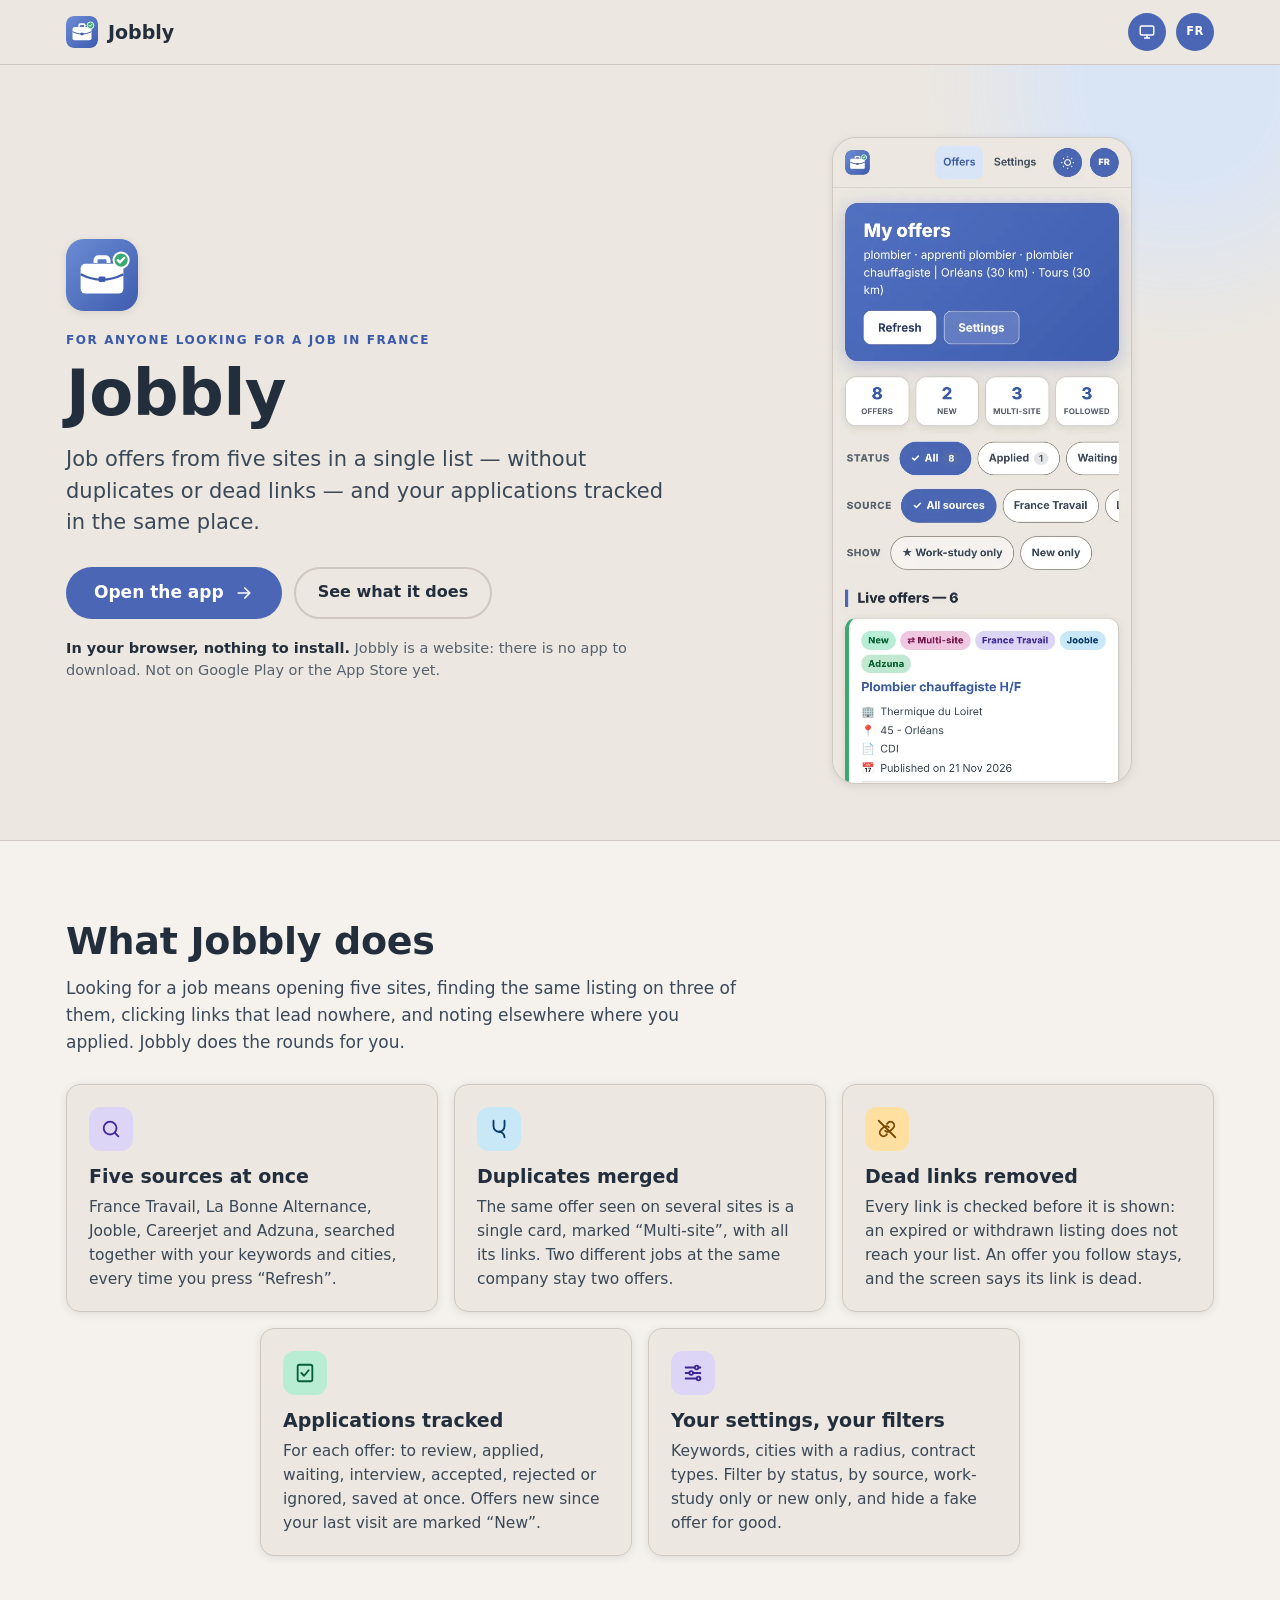
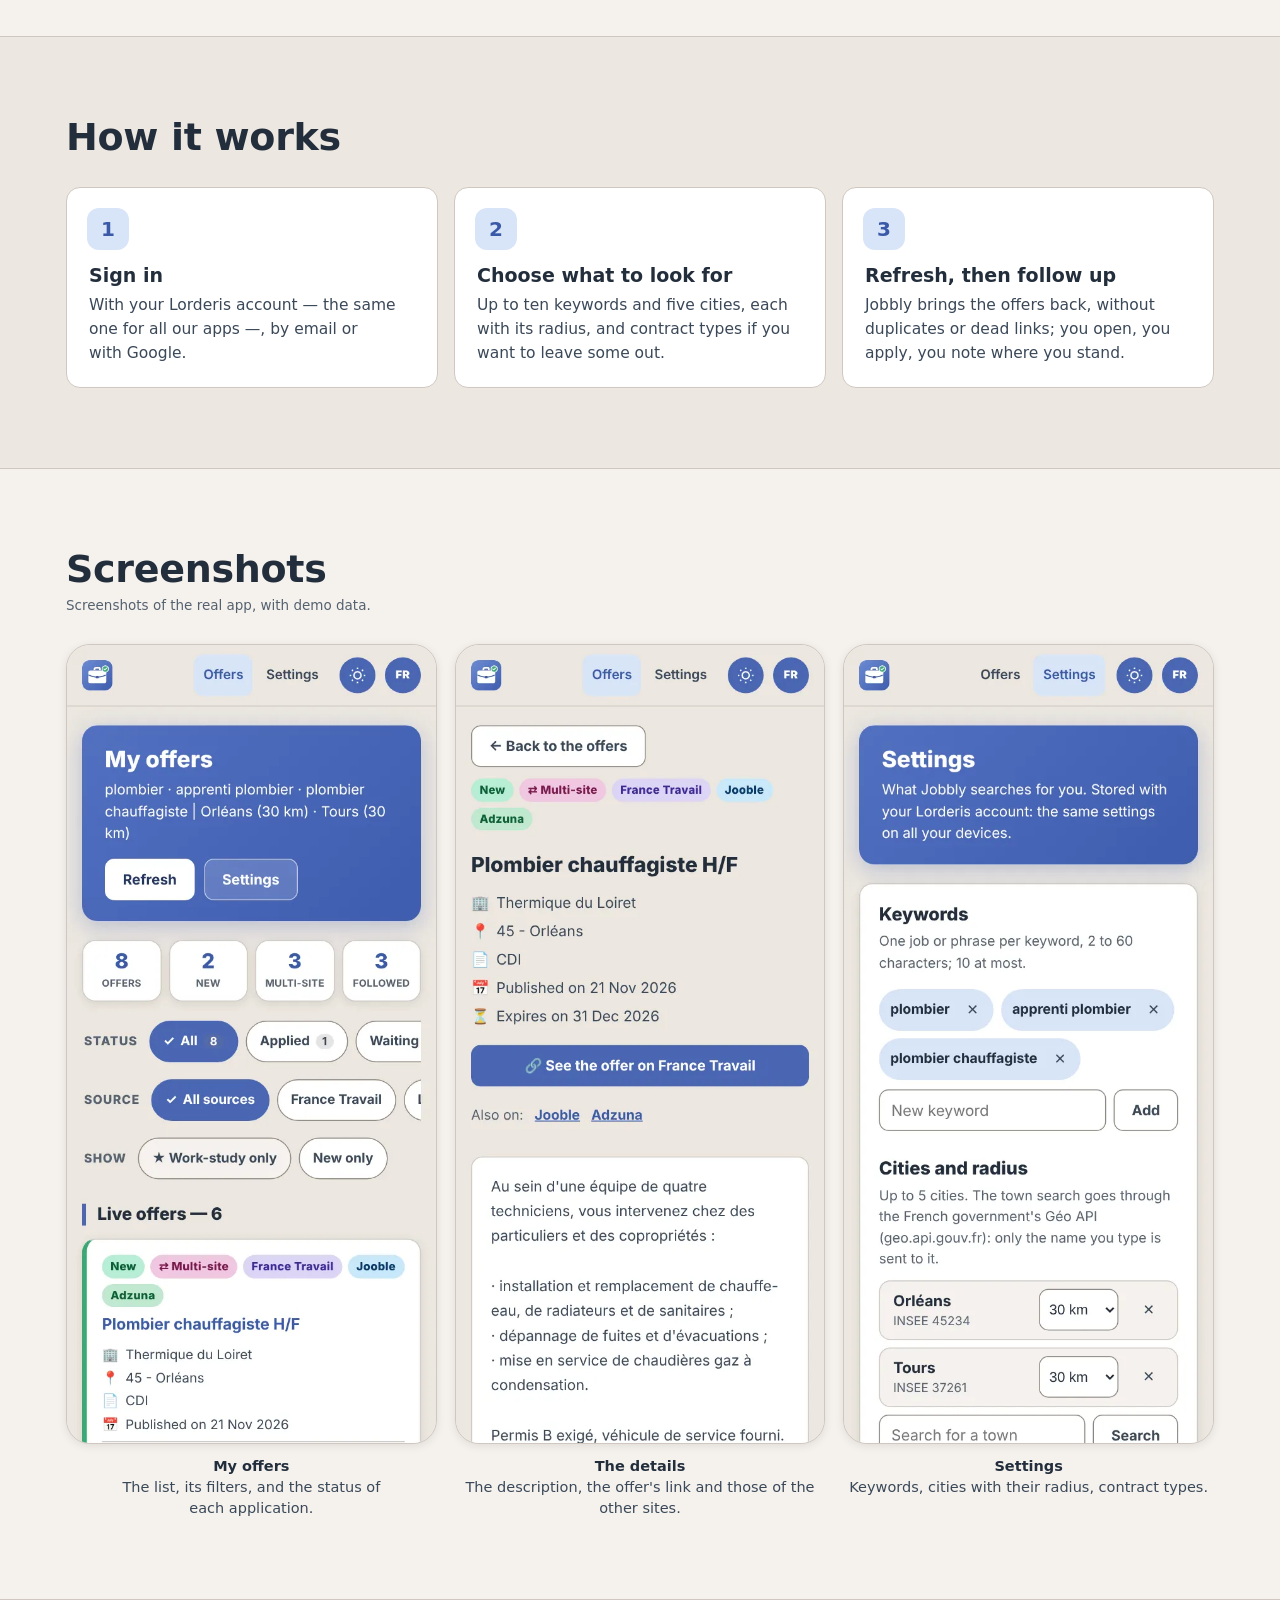
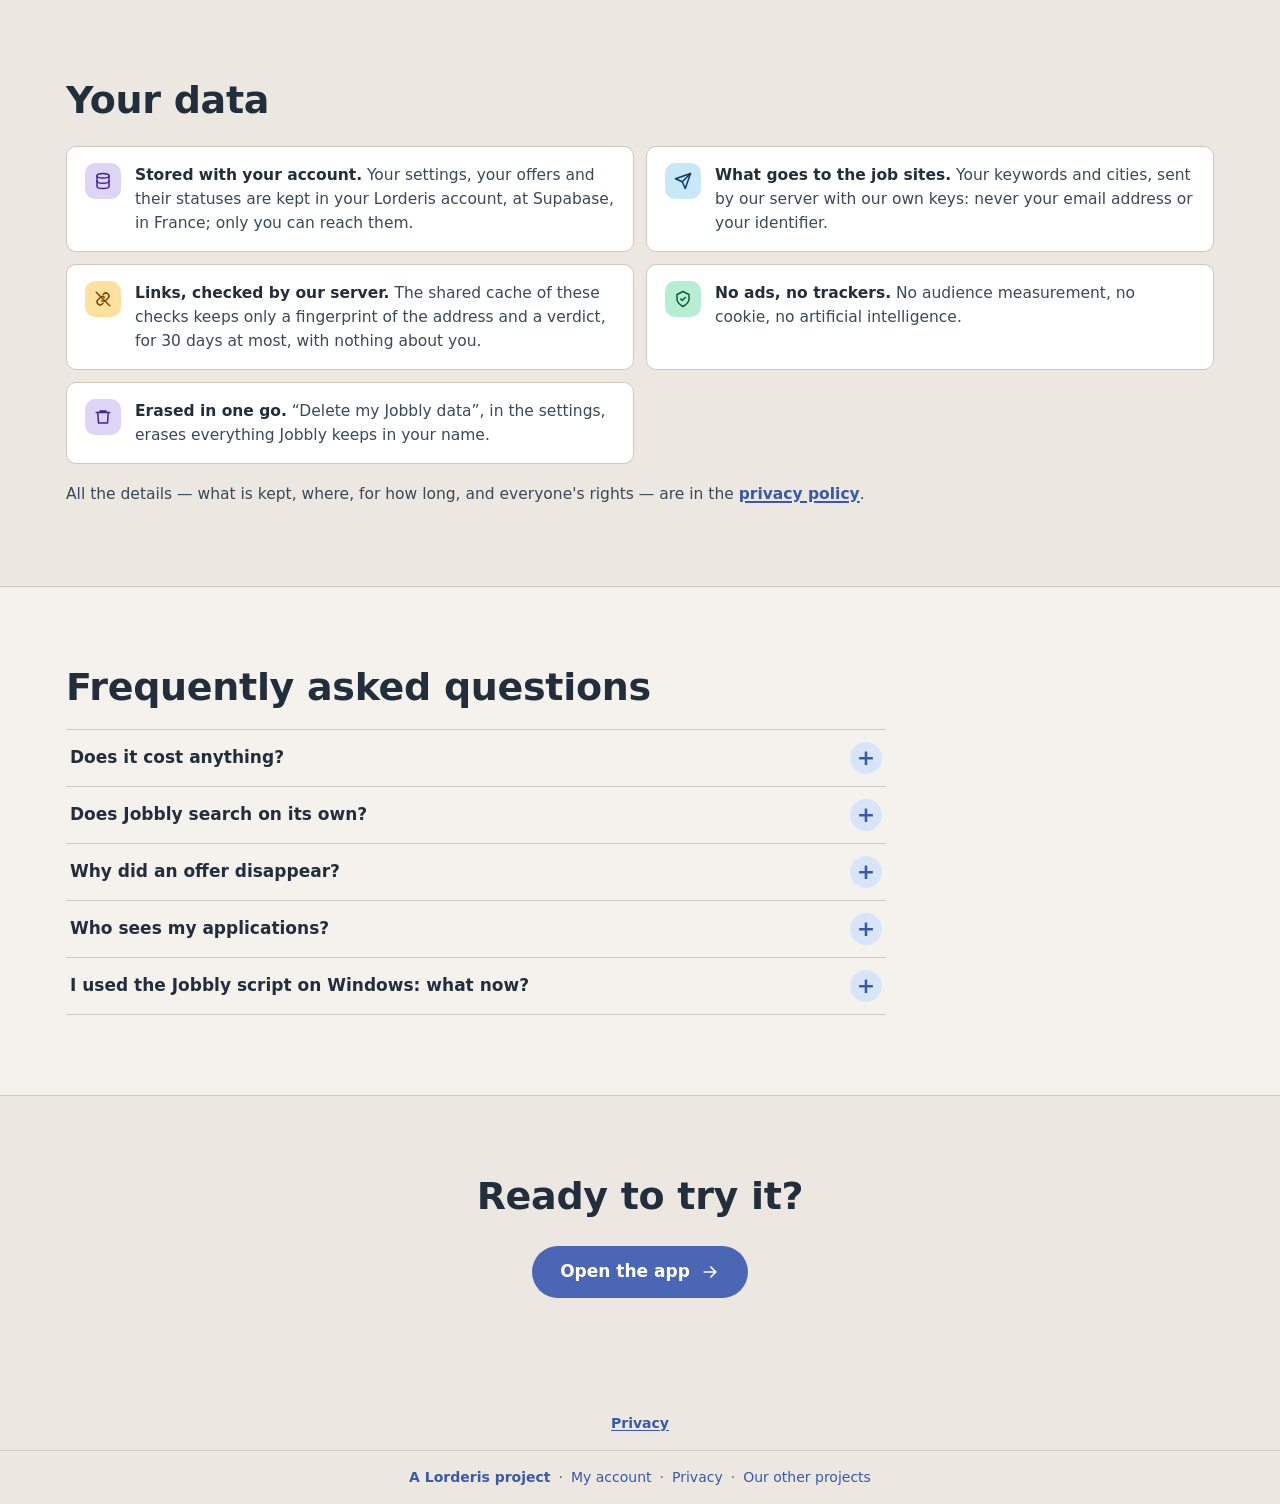
==== index.html @ becc2302 "Le site de Jobbly : présentation, appli, politique de confidentialité Site statique sans constructio" ====
<!doctype html>
<html lang="fr" data-theme="light">
  <head>
    <meta charset="utf-8" />
    <meta name="viewport" content="width=device-width, initial-scale=1" />
    <title>Jobbly — les offres d'emploi de cinq sites en une liste</title>
    <meta name="pp-title-fr" content="Jobbly — les offres d'emploi de cinq sites en une liste" />
    <meta name="pp-title-en" content="Jobbly — job offers from five sites in one list" />
    <meta name="description" content="Jobbly rassemble les offres d'emploi de France Travail, La Bonne Alternance, Jooble, Careerjet et Adzuna en une seule liste, sans doublons ni liens morts, et suit tes candidatures. Gratuit, dans le navigateur, avec ton compte Lorderis." />
    <meta name="robots" content="index, follow" />
    <meta name="color-scheme" content="light dark" />
    <!-- La présentation de Jobbly, servie à l'adresse du site (`/`) ;
         l'appli est juste derrière, à /offres.html. Au gabarit commun des
         présentations Lorderis (Account-LordEris, reference/presentation/) :
         presentation.css et presentation.js recopiés tels quels, leurs
         variables --lp-* posées dans jobbly.css pour les deux thèmes.
         presentation.js lit ces deux balises : où est l'appli, et la marque
         qu'elle pose dans le navigateur (assets/js/app.js). Tout ce que la
         page annonce se lit dans le code et dans la politique de
         confidentialité : un changement de l'un se reporte dans l'autre. -->
    <meta name="lorderis-app-path" content="/offres.html" />
    <meta name="lorderis-app-opened-key" content="jobbly:app-opened" />
    <!-- Scripts classiques, externes et synchrones, avant les feuilles (la
         CSP refuse le script en ligne) : thème et langue, passage à l'appli,
         puis les deux boutons de la barre. -->
    <script src="/assets/js/theme-init.js"></script>
    <script src="/assets/js/presentation.js"></script>
    <script src="/assets/js/prefs.js"></script>
    <link rel="stylesheet" href="/assets/css/lorderis-footer.css" />
    <link rel="stylesheet" href="/assets/css/lorderis-toggles.css" />
    <link rel="stylesheet" href="/assets/css/jobbly.css" />
    <link rel="stylesheet" href="/assets/css/presentation.css" />
    <link rel="icon" href="/assets/img/icone.svg" type="image/svg+xml" />
  </head>
  <body>
    <header class="jb-bar">
      <div class="jb-bar__in">
        <a class="jb-brand" href="/?presentation"><img src="/assets/img/icone.svg" alt="" width="32" height="32" /><span>Jobbly</span></a>
        <div class="lorderis-toggles" hidden>
      <button type="button" class="lorderis-theme-toggle" aria-label="Thème : Système. Passer à Clair" title="Thème : Système. Passer à Clair">
        <svg class="icon-system" width="18" height="18" viewBox="0 0 24 24" fill="none" stroke="currentColor" stroke-width="2" aria-hidden="true" focusable="false"><rect x="3" y="4" width="18" height="12" rx="2"/><path d="M8 20h8M12 16v4"/></svg>
        <svg class="icon-sun" width="18" height="18" viewBox="0 0 24 24" fill="none" stroke="currentColor" stroke-width="2" aria-hidden="true" focusable="false"><circle cx="12" cy="12" r="5"/><path d="M12 1v2M12 21v2M4.22 4.22l1.42 1.42M18.36 18.36l1.42 1.42M1 12h2M21 12h2M4.22 19.78l1.42-1.42M18.36 5.64l1.42-1.42"/></svg>
        <svg class="icon-moon" width="18" height="18" viewBox="0 0 24 24" fill="none" stroke="currentColor" stroke-width="2" aria-hidden="true" focusable="false"><path d="M21 12.79A9 9 0 1 1 11.21 3 7 7 0 0 0 21 12.79z"/></svg>
      </button>
      <button type="button" class="lorderis-lang-toggle" aria-label="Passer en anglais (EN)" title="Passer en anglais (EN)">
        <span class="lt-to-en" lang="en" aria-hidden="true">EN</span>
        <span class="lt-to-fr" lang="fr" aria-hidden="true">FR</span>
      </button>
    </div>
      </div>
    </header>
    <main id="contenu">
      <!-- Le gabarit commun, une fois par langue : la langue affichée masque
           l'autre bloc (jobbly.css, data-lang-block). Les captures sont
           celles de l'appli réelle, au thème de la page, avec des données de
           démonstration (tools/check-site.mjs --apercu). -->
      <div data-lang-block="fr" lang="fr">
        <section class="pres-hero">
          <span class="pres-blob" aria-hidden="true"></span>
          <div class="pres-wrap pres-hero__in">
            <div class="pres-hero__text">
              <img class="pres-icon" src="/assets/img/icone.svg" alt="" width="72" height="72" />
              <span class="pres-eyebrow">Pour qui cherche un emploi en France</span>
              <h1>Jobbly</h1>
              <p class="pres-lead">Les offres d'emploi de cinq sites en une seule liste — sans doublons ni liens morts — et le suivi de tes candidatures, au même endroit.</p>
              <div class="pres-actions">
                <a class="pres-cta" href="/offres.html">Ouvrir l'appli<svg width="20" height="20" viewBox="0 0 24 24" fill="none" stroke="currentColor" stroke-width="2" stroke-linecap="round" stroke-linejoin="round" aria-hidden="true" focusable="false"><path d="M5 12h14M13 6l6 6-6 6"/></svg></a>
                <a class="pres-ghost" href="#fonctions">Voir ce qu'elle fait</a>
              </div>
              <p class="pres-avail"><strong>Dans le navigateur, sans rien installer.</strong> Jobbly est un site : pas d'appli à télécharger. Pas encore sur Google Play ni sur l'App Store.</p>
            </div>
            <figure class="pres-hero__shot">
              <img class="pres-shot-light" src="/assets/apercu/offers-fr-light.webp" alt="L&#x27;écran Mes offres : le bandeau bleu avec le bouton Actualiser, les compteurs, les filtres, puis des cartes d&#x27;offres de plombier avec leurs badges de source, Nouveau et Alternance." width="390" height="844" />
              <img class="pres-shot-dark" src="/assets/apercu/offers-fr-dark.webp" alt="L&#x27;écran Mes offres : le bandeau bleu avec le bouton Actualiser, les compteurs, les filtres, puis des cartes d&#x27;offres de plombier avec leurs badges de source, Nouveau et Alternance." width="390" height="844" loading="lazy" />
            </figure>
          </div>
        </section>

        <section class="pres-section pres-section--band" id="fonctions" aria-labelledby="fonctions-t">
          <div class="pres-wrap">
            <h2 id="fonctions-t">Ce que fait Jobbly</h2>
            <p class="pres-intro">Chercher un emploi, c'est ouvrir cinq sites, retrouver la même annonce sur trois d'entre eux, cliquer sur des liens qui ne mènent plus à rien, et noter à part où l'on a postulé. Jobbly fait la tournée pour toi.</p>
            <ul class="pres-features">
              <li class="pres-feature">
                <span class="pres-i tone-1"><svg width="22" height="22" viewBox="0 0 24 24" fill="none" stroke="currentColor" stroke-width="2" stroke-linecap="round" stroke-linejoin="round" aria-hidden="true" focusable="false"><path d="M11 4a7 7 0 1 0 0 14 7 7 0 0 0 0-14Z"/><path d="m20 20-4-4"/></svg></span>
                <h3>Cinq sources d'un coup</h3>
                <p>France Travail, La Bonne Alternance, Jooble, Careerjet et Adzuna, interrogés ensemble avec tes mots-clés et tes villes, à chaque fois que tu appuies sur « Actualiser ».</p>
              </li>
              <li class="pres-feature">
                <span class="pres-i tone-2"><svg width="22" height="22" viewBox="0 0 24 24" fill="none" stroke="currentColor" stroke-width="2" stroke-linecap="round" stroke-linejoin="round" aria-hidden="true" focusable="false"><path d="M6 3v6a6 6 0 0 0 6 6h0a6 6 0 0 1 6 6"/><path d="M18 3v6a6 6 0 0 1-6 6"/></svg></span>
                <h3>Les doublons fusionnés</h3>
                <p>La même offre vue sur plusieurs sites ne fait qu'une carte, marquée « Multi-sites », avec tous ses liens. Deux postes différents de la même entreprise restent deux offres.</p>
              </li>
              <li class="pres-feature">
                <span class="pres-i tone-4"><svg width="22" height="22" viewBox="0 0 24 24" fill="none" stroke="currentColor" stroke-width="2" stroke-linecap="round" stroke-linejoin="round" aria-hidden="true" focusable="false"><path d="M10 14a4 4 0 0 0 5.7 0l3-3a4 4 0 0 0-5.7-5.7l-1 1"/><path d="M14 10a4 4 0 0 0-5.7 0l-3 3a4 4 0 0 0 5.7 5.7l1-1"/><path d="m3 3 18 18"/></svg></span>
                <h3>Les liens morts écartés</h3>
                <p>Chaque lien est vérifié avant d'être montré : une annonce expirée ou retirée n'arrive pas dans ta liste. Une offre que tu suis reste, et l'écran dit que son lien est mort.</p>
              </li>
              <li class="pres-feature">
                <span class="pres-i tone-3"><svg width="22" height="22" viewBox="0 0 24 24" fill="none" stroke="currentColor" stroke-width="2" stroke-linecap="round" stroke-linejoin="round" aria-hidden="true" focusable="false"><rect x="4" y="3" width="16" height="18" rx="2"/><path d="m8 12 3 3 5-6"/></svg></span>
                <h3>Le suivi des candidatures</h3>
                <p>Pour chaque offre : à traiter, postulé, en attente, entretien, accepté, refusé ou ignoré, enregistré tout de suite. Les nouvelles depuis ta dernière visite portent « Nouveau ».</p>
              </li>
              <li class="pres-feature">
                <span class="pres-i tone-1"><svg width="22" height="22" viewBox="0 0 24 24" fill="none" stroke="currentColor" stroke-width="2" stroke-linecap="round" stroke-linejoin="round" aria-hidden="true" focusable="false"><path d="M4 6h10M18 6h2M4 12h4M12 12h8M4 18h12M20 18h0"/><circle cx="16" cy="6" r="2"/><circle cx="10" cy="12" r="2"/><circle cx="18" cy="18" r="2"/></svg></span>
                <h3>Tes réglages, tes filtres</h3>
                <p>Mots-clés, villes avec un rayon, types de contrat. Filtre par statut, par source, l'alternance seule ou les nouvelles seules, et masque une fausse offre pour de bon.</p>
              </li>
            </ul>
          </div>
        </section>

        <section class="pres-section" id="etapes" aria-labelledby="etapes-t">
          <div class="pres-wrap">
            <h2 id="etapes-t">Comment ça marche</h2>
            <ol class="pres-steps">
              <li><h3>Connecte-toi</h3><p>Avec ton compte Lorderis — le même pour toutes nos apps —, par e-mail ou avec Google.</p></li>
              <li><h3>Choisis quoi chercher</h3><p>Jusqu'à dix mots-clés et cinq villes, chacune avec son rayon, et les types de contrat si tu veux en écarter.</p></li>
              <li><h3>Actualise, puis suis</h3><p>Jobbly rapporte les offres, sans doublons ni liens morts ; tu ouvres, tu postules, tu notes où tu en es.</p></li>
            </ol>
          </div>
        </section>

        <section class="pres-section pres-section--band" id="apercu" aria-labelledby="apercu-t">
          <div class="pres-wrap">
            <h2 id="apercu-t">En images</h2>
            <p class="pres-shots-note">Captures de l'appli réelle, avec des données de démonstration.</p>
            <ul class="pres-shots">
              <li>
                <figure class="pres-shot">
                  <img class="pres-shot-light" src="/assets/apercu/offers-fr-light.webp" alt="L&#x27;écran Mes offres : le bandeau bleu avec le bouton Actualiser, les compteurs, les filtres, puis des cartes d&#x27;offres de plombier avec leurs badges de source, Nouveau et Alternance." width="390" height="844" loading="lazy" />
                  <img class="pres-shot-dark" src="/assets/apercu/offers-fr-dark.webp" alt="L&#x27;écran Mes offres : le bandeau bleu avec le bouton Actualiser, les compteurs, les filtres, puis des cartes d&#x27;offres de plombier avec leurs badges de source, Nouveau et Alternance." width="390" height="844" loading="lazy" />
                  <figcaption><strong>Mes offres</strong>La liste, ses filtres, et le statut de chaque candidature.</figcaption>
                </figure>
              </li>
              <li>
                <figure class="pres-shot">
                  <img class="pres-shot-light" src="/assets/apercu/offer-fr-light.webp" alt="Le détail d&#x27;une offre : titre, entreprise, lieu, contrat, date, le bouton Voir l&#x27;offre, les autres sites où elle paraît, la description, puis le statut, Fausse offre et Ignorer." width="390" height="844" loading="lazy" />
                  <img class="pres-shot-dark" src="/assets/apercu/offer-fr-dark.webp" alt="Le détail d&#x27;une offre : titre, entreprise, lieu, contrat, date, le bouton Voir l&#x27;offre, les autres sites où elle paraît, la description, puis le statut, Fausse offre et Ignorer." width="390" height="844" loading="lazy" />
                  <figcaption><strong>Le détail</strong>La description, le lien de l'offre et ceux des autres sites.</figcaption>
                </figure>
              </li>
              <li>
                <figure class="pres-shot">
                  <img class="pres-shot-light" src="/assets/apercu/settings-fr-light.webp" alt="L&#x27;écran Réglages : des mots-clés en pastilles, deux villes avec leur rayon de 30 kilomètres, la recherche de commune et les types de contrat à cocher." width="390" height="844" loading="lazy" />
                  <img class="pres-shot-dark" src="/assets/apercu/settings-fr-dark.webp" alt="L&#x27;écran Réglages : des mots-clés en pastilles, deux villes avec leur rayon de 30 kilomètres, la recherche de commune et les types de contrat à cocher." width="390" height="844" loading="lazy" />
                  <figcaption><strong>Réglages</strong>Mots-clés, villes avec leur rayon, types de contrat.</figcaption>
                </figure>
              </li>
            </ul>
          </div>
        </section>

        <section class="pres-section" id="donnees" aria-labelledby="donnees-t">
          <div class="pres-wrap">
            <h2 id="donnees-t">Tes données</h2>
            <ul class="pres-points">
              <li><span class="pres-i tone-1"><svg width="18" height="18" viewBox="0 0 24 24" fill="none" stroke="currentColor" stroke-width="2" stroke-linecap="round" stroke-linejoin="round" aria-hidden="true" focusable="false"><ellipse cx="12" cy="5" rx="8" ry="3"/><path d="M4 5v14c0 1.7 3.6 3 8 3s8-1.3 8-3V5"/><path d="M4 12c0 1.7 3.6 3 8 3s8-1.3 8-3"/></svg></span><span><strong>Rangées avec ton compte.</strong> Tes réglages, tes offres et leurs statuts sont gardés dans le compte Lorderis, chez Supabase, en France ; toi seul y as accès.</span></li>
              <li><span class="pres-i tone-2"><svg width="18" height="18" viewBox="0 0 24 24" fill="none" stroke="currentColor" stroke-width="2" stroke-linecap="round" stroke-linejoin="round" aria-hidden="true" focusable="false"><path d="M22 2 11 13"/><path d="M22 2 15 22l-4-9-9-4Z"/></svg></span><span><strong>Ce qui part vers les sites d'emploi.</strong> Tes mots-clés et tes villes, envoyés par notre serveur avec nos propres clés : jamais ton adresse e-mail ni ton identifiant.</span></li>
              <li><span class="pres-i tone-4"><svg width="18" height="18" viewBox="0 0 24 24" fill="none" stroke="currentColor" stroke-width="2" stroke-linecap="round" stroke-linejoin="round" aria-hidden="true" focusable="false"><path d="M10 14a4 4 0 0 0 5.7 0l3-3a4 4 0 0 0-5.7-5.7l-1 1"/><path d="M14 10a4 4 0 0 0-5.7 0l-3 3a4 4 0 0 0 5.7 5.7l1-1"/><path d="m3 3 18 18"/></svg></span><span><strong>Les liens, vérifiés par notre serveur.</strong> Le cache commun de ces vérifications ne garde qu'une empreinte de l'adresse et un verdict, 30 jours au plus, sans rien qui te concerne.</span></li>
              <li><span class="pres-i tone-3"><svg width="18" height="18" viewBox="0 0 24 24" fill="none" stroke="currentColor" stroke-width="2" stroke-linecap="round" stroke-linejoin="round" aria-hidden="true" focusable="false"><path d="M12 2 4 6v6c0 5 3.4 7.5 8 10 4.6-2.5 8-5 8-10V6z"/><path d="m9 12 2 2 4-4"/></svg></span><span><strong>Ni publicité, ni traceur.</strong> Aucune mesure d'audience, aucun cookie, aucune intelligence artificielle.</span></li>
              <li><span class="pres-i tone-1"><svg width="18" height="18" viewBox="0 0 24 24" fill="none" stroke="currentColor" stroke-width="2" stroke-linecap="round" stroke-linejoin="round" aria-hidden="true" focusable="false"><path d="M3 6h18M8 6V4h8v2M19 6l-1 14H6L5 6"/></svg></span><span><strong>Effaçables d'un geste.</strong> « Supprimer mes données Jobbly », dans les réglages, efface tout ce que Jobbly garde à ton nom.</span></li>
            </ul>
            <p class="pres-more">Tout le détail — ce qui est gardé, où, combien de temps, et les droits de chacun — est dans la <a href="/confidentialite.html">politique de confidentialité</a>.</p>
          </div>
        </section>

        <section class="pres-section pres-section--band" id="questions" aria-labelledby="questions-t">
          <div class="pres-wrap">
            <h2 id="questions-t">Questions fréquentes</h2>
            <div class="pres-faq">
              <details>
                <summary>C'est payant ?</summary>
                <p>Non, Jobbly est gratuit. Pour que tout le monde en profite, le nombre de recherches est limité à 30 par jour et par compte ; les offres déjà trouvées restent consultables.</p>
              </details>
              <details>
                <summary>Jobbly cherche-t-il tout seul ?</summary>
                <p>Non : la recherche part quand tu appuies sur « Actualiser ». Elle dure de quelques secondes à une minute, et l'écran dit ensuite combien d'offres sont arrivées, combien de doublons ont été fusionnés, et quelle source n'a pas répondu.</p>
              </details>
              <details>
                <summary>Pourquoi une offre a-t-elle disparu ?</summary>
                <p>Parce que les sites ne la publient plus, ou que son lien ne mène plus à rien. Une offre que tu suis — un statut posé — reste, marquée « Plus publiée » ou « Lien mort » ; les autres s'effacent, tout de suite si leur lien est mort, au bout de 30 jours sinon.</p>
              </details>
              <details>
                <summary>Qui voit mes candidatures ?</summary>
                <p>Toi seul. Elles sont rangées avec ton compte Lorderis, et la base refuse de les montrer à un autre compte.</p>
              </details>
              <details>
                <summary>J'utilisais le script Jobbly sous Windows : et maintenant ?</summary>
                <p>Le site le remplace, avec les mêmes sources et les mêmes statuts, sans rien à installer. Tes anciens statuts ne sont pas repris : ils vivaient dans un fichier de ton ordinateur.</p>
              </details>
            </div>
          </div>
        </section>

        <section class="pres-section pres-final" aria-labelledby="final-t">
          <div class="pres-wrap">
            <h2 id="final-t">Prêt à essayer ?</h2>
            <div class="pres-actions">
              <a class="pres-cta" href="/offres.html">Ouvrir l'appli<svg width="20" height="20" viewBox="0 0 24 24" fill="none" stroke="currentColor" stroke-width="2" stroke-linecap="round" stroke-linejoin="round" aria-hidden="true" focusable="false"><path d="M5 12h14M13 6l6 6-6 6"/></svg></a>
            </div>
          </div>
        </section>
      </div>
      <div data-lang-block="en" lang="en">
        <section class="pres-hero">
          <span class="pres-blob" aria-hidden="true"></span>
          <div class="pres-wrap pres-hero__in">
            <div class="pres-hero__text">
              <img class="pres-icon" src="/assets/img/icone.svg" alt="" width="72" height="72" />
              <span class="pres-eyebrow">For anyone looking for a job in France</span>
              <h1>Jobbly</h1>
              <p class="pres-lead">Job offers from five sites in a single list — without duplicates or dead links — and your applications tracked in the same place.</p>
              <div class="pres-actions">
                <a class="pres-cta" href="/offres.html">Open the app<svg width="20" height="20" viewBox="0 0 24 24" fill="none" stroke="currentColor" stroke-width="2" stroke-linecap="round" stroke-linejoin="round" aria-hidden="true" focusable="false"><path d="M5 12h14M13 6l6 6-6 6"/></svg></a>
                <a class="pres-ghost" href="#en-fonctions">See what it does</a>
              </div>
              <p class="pres-avail"><strong>In your browser, nothing to install.</strong> Jobbly is a website: there is no app to download. Not on Google Play or the App Store yet.</p>
            </div>
            <figure class="pres-hero__shot">
              <img class="pres-shot-light" src="/assets/apercu/offers-en-light.webp" alt="The My offers screen: the blue banner with the Refresh button, the counters, the filters, then plumber job cards with their source, New and Work-study badges." width="390" height="844" />
              <img class="pres-shot-dark" src="/assets/apercu/offers-en-dark.webp" alt="The My offers screen: the blue banner with the Refresh button, the counters, the filters, then plumber job cards with their source, New and Work-study badges." width="390" height="844" loading="lazy" />
            </figure>
          </div>
        </section>

        <section class="pres-section pres-section--band" id="en-fonctions" aria-labelledby="en-fonctions-t">
          <div class="pres-wrap">
            <h2 id="en-fonctions-t">What Jobbly does</h2>
            <p class="pres-intro">Looking for a job means opening five sites, finding the same listing on three of them, clicking links that lead nowhere, and noting elsewhere where you applied. Jobbly does the rounds for you.</p>
            <ul class="pres-features">
              <li class="pres-feature">
                <span class="pres-i tone-1"><svg width="22" height="22" viewBox="0 0 24 24" fill="none" stroke="currentColor" stroke-width="2" stroke-linecap="round" stroke-linejoin="round" aria-hidden="true" focusable="false"><path d="M11 4a7 7 0 1 0 0 14 7 7 0 0 0 0-14Z"/><path d="m20 20-4-4"/></svg></span>
                <h3>Five sources at once</h3>
                <p>France Travail, La Bonne Alternance, Jooble, Careerjet and Adzuna, searched together with your keywords and cities, every time you press “Refresh”.</p>
              </li>
              <li class="pres-feature">
                <span class="pres-i tone-2"><svg width="22" height="22" viewBox="0 0 24 24" fill="none" stroke="currentColor" stroke-width="2" stroke-linecap="round" stroke-linejoin="round" aria-hidden="true" focusable="false"><path d="M6 3v6a6 6 0 0 0 6 6h0a6 6 0 0 1 6 6"/><path d="M18 3v6a6 6 0 0 1-6 6"/></svg></span>
                <h3>Duplicates merged</h3>
                <p>The same offer seen on several sites is a single card, marked “Multi-site”, with all its links. Two different jobs at the same company stay two offers.</p>
              </li>
              <li class="pres-feature">
                <span class="pres-i tone-4"><svg width="22" height="22" viewBox="0 0 24 24" fill="none" stroke="currentColor" stroke-width="2" stroke-linecap="round" stroke-linejoin="round" aria-hidden="true" focusable="false"><path d="M10 14a4 4 0 0 0 5.7 0l3-3a4 4 0 0 0-5.7-5.7l-1 1"/><path d="M14 10a4 4 0 0 0-5.7 0l-3 3a4 4 0 0 0 5.7 5.7l1-1"/><path d="m3 3 18 18"/></svg></span>
                <h3>Dead links removed</h3>
                <p>Every link is checked before it is shown: an expired or withdrawn listing does not reach your list. An offer you follow stays, and the screen says its link is dead.</p>
              </li>
              <li class="pres-feature">
                <span class="pres-i tone-3"><svg width="22" height="22" viewBox="0 0 24 24" fill="none" stroke="currentColor" stroke-width="2" stroke-linecap="round" stroke-linejoin="round" aria-hidden="true" focusable="false"><rect x="4" y="3" width="16" height="18" rx="2"/><path d="m8 12 3 3 5-6"/></svg></span>
                <h3>Applications tracked</h3>
                <p>For each offer: to review, applied, waiting, interview, accepted, rejected or ignored, saved at once. Offers new since your last visit are marked “New”.</p>
              </li>
              <li class="pres-feature">
                <span class="pres-i tone-1"><svg width="22" height="22" viewBox="0 0 24 24" fill="none" stroke="currentColor" stroke-width="2" stroke-linecap="round" stroke-linejoin="round" aria-hidden="true" focusable="false"><path d="M4 6h10M18 6h2M4 12h4M12 12h8M4 18h12M20 18h0"/><circle cx="16" cy="6" r="2"/><circle cx="10" cy="12" r="2"/><circle cx="18" cy="18" r="2"/></svg></span>
                <h3>Your settings, your filters</h3>
                <p>Keywords, cities with a radius, contract types. Filter by status, by source, work-study only or new only, and hide a fake offer for good.</p>
              </li>
            </ul>
          </div>
        </section>

        <section class="pres-section" id="en-etapes" aria-labelledby="en-etapes-t">
          <div class="pres-wrap">
            <h2 id="en-etapes-t">How it works</h2>
            <ol class="pres-steps">
              <li><h3>Sign in</h3><p>With your Lorderis account — the same one for all our apps —, by email or with Google.</p></li>
              <li><h3>Choose what to look for</h3><p>Up to ten keywords and five cities, each with its radius, and contract types if you want to leave some out.</p></li>
              <li><h3>Refresh, then follow up</h3><p>Jobbly brings the offers back, without duplicates or dead links; you open, you apply, you note where you stand.</p></li>
            </ol>
          </div>
        </section>

        <section class="pres-section pres-section--band" id="en-apercu" aria-labelledby="en-apercu-t">
          <div class="pres-wrap">
            <h2 id="en-apercu-t">Screenshots</h2>
            <p class="pres-shots-note">Screenshots of the real app, with demo data.</p>
            <ul class="pres-shots">
              <li>
                <figure class="pres-shot">
                  <img class="pres-shot-light" src="/assets/apercu/offers-en-light.webp" alt="The My offers screen: the blue banner with the Refresh button, the counters, the filters, then plumber job cards with their source, New and Work-study badges." width="390" height="844" loading="lazy" />
                  <img class="pres-shot-dark" src="/assets/apercu/offers-en-dark.webp" alt="The My offers screen: the blue banner with the Refresh button, the counters, the filters, then plumber job cards with their source, New and Work-study badges." width="390" height="844" loading="lazy" />
                  <figcaption><strong>My offers</strong>The list, its filters, and the status of each application.</figcaption>
                </figure>
              </li>
              <li>
                <figure class="pres-shot">
                  <img class="pres-shot-light" src="/assets/apercu/offer-en-light.webp" alt="An offer&#x27;s details: title, company, place, contract, date, the See the offer button, the other sites where it appears, the description, then the status, Fake offer and Ignore." width="390" height="844" loading="lazy" />
                  <img class="pres-shot-dark" src="/assets/apercu/offer-en-dark.webp" alt="An offer&#x27;s details: title, company, place, contract, date, the See the offer button, the other sites where it appears, the description, then the status, Fake offer and Ignore." width="390" height="844" loading="lazy" />
                  <figcaption><strong>The details</strong>The description, the offer's link and those of the other sites.</figcaption>
                </figure>
              </li>
              <li>
                <figure class="pres-shot">
                  <img class="pres-shot-light" src="/assets/apercu/settings-en-light.webp" alt="The Settings screen: keywords as chips, two cities with their 30-kilometre radius, the town search and the contract types to tick." width="390" height="844" loading="lazy" />
                  <img class="pres-shot-dark" src="/assets/apercu/settings-en-dark.webp" alt="The Settings screen: keywords as chips, two cities with their 30-kilometre radius, the town search and the contract types to tick." width="390" height="844" loading="lazy" />
                  <figcaption><strong>Settings</strong>Keywords, cities with their radius, contract types.</figcaption>
                </figure>
              </li>
            </ul>
          </div>
        </section>

        <section class="pres-section" id="en-donnees" aria-labelledby="en-donnees-t">
          <div class="pres-wrap">
            <h2 id="en-donnees-t">Your data</h2>
            <ul class="pres-points">
              <li><span class="pres-i tone-1"><svg width="18" height="18" viewBox="0 0 24 24" fill="none" stroke="currentColor" stroke-width="2" stroke-linecap="round" stroke-linejoin="round" aria-hidden="true" focusable="false"><ellipse cx="12" cy="5" rx="8" ry="3"/><path d="M4 5v14c0 1.7 3.6 3 8 3s8-1.3 8-3V5"/><path d="M4 12c0 1.7 3.6 3 8 3s8-1.3 8-3"/></svg></span><span><strong>Stored with your account.</strong> Your settings, your offers and their statuses are kept in your Lorderis account, at Supabase, in France; only you can reach them.</span></li>
              <li><span class="pres-i tone-2"><svg width="18" height="18" viewBox="0 0 24 24" fill="none" stroke="currentColor" stroke-width="2" stroke-linecap="round" stroke-linejoin="round" aria-hidden="true" focusable="false"><path d="M22 2 11 13"/><path d="M22 2 15 22l-4-9-9-4Z"/></svg></span><span><strong>What goes to the job sites.</strong> Your keywords and cities, sent by our server with our own keys: never your email address or your identifier.</span></li>
              <li><span class="pres-i tone-4"><svg width="18" height="18" viewBox="0 0 24 24" fill="none" stroke="currentColor" stroke-width="2" stroke-linecap="round" stroke-linejoin="round" aria-hidden="true" focusable="false"><path d="M10 14a4 4 0 0 0 5.7 0l3-3a4 4 0 0 0-5.7-5.7l-1 1"/><path d="M14 10a4 4 0 0 0-5.7 0l-3 3a4 4 0 0 0 5.7 5.7l1-1"/><path d="m3 3 18 18"/></svg></span><span><strong>Links, checked by our server.</strong> The shared cache of these checks keeps only a fingerprint of the address and a verdict, for 30 days at most, with nothing about you.</span></li>
              <li><span class="pres-i tone-3"><svg width="18" height="18" viewBox="0 0 24 24" fill="none" stroke="currentColor" stroke-width="2" stroke-linecap="round" stroke-linejoin="round" aria-hidden="true" focusable="false"><path d="M12 2 4 6v6c0 5 3.4 7.5 8 10 4.6-2.5 8-5 8-10V6z"/><path d="m9 12 2 2 4-4"/></svg></span><span><strong>No ads, no trackers.</strong> No audience measurement, no cookie, no artificial intelligence.</span></li>
              <li><span class="pres-i tone-1"><svg width="18" height="18" viewBox="0 0 24 24" fill="none" stroke="currentColor" stroke-width="2" stroke-linecap="round" stroke-linejoin="round" aria-hidden="true" focusable="false"><path d="M3 6h18M8 6V4h8v2M19 6l-1 14H6L5 6"/></svg></span><span><strong>Erased in one go.</strong> “Delete my Jobbly data”, in the settings, erases everything Jobbly keeps in your name.</span></li>
            </ul>
            <p class="pres-more">All the details — what is kept, where, for how long, and everyone's rights — are in the <a href="/confidentialite.html?lang=en">privacy policy</a>.</p>
          </div>
        </section>

        <section class="pres-section pres-section--band" id="en-questions" aria-labelledby="en-questions-t">
          <div class="pres-wrap">
            <h2 id="en-questions-t">Frequently asked questions</h2>
            <div class="pres-faq">
              <details>
                <summary>Does it cost anything?</summary>
                <p>No, Jobbly is free. So that everyone can use it, searches are limited to 30 per day and per account; the offers already found stay available.</p>
              </details>
              <details>
                <summary>Does Jobbly search on its own?</summary>
                <p>No: the search starts when you press “Refresh”. It takes a few seconds to a minute, and the screen then says how many offers arrived, how many duplicates were merged, and which source did not answer.</p>
              </details>
              <details>
                <summary>Why did an offer disappear?</summary>
                <p>Because the sites no longer publish it, or its link leads nowhere. An offer you follow — with a status set — stays, marked “No longer published” or “Dead link”; the others are erased, at once if their link is dead, after 30 days otherwise.</p>
              </details>
              <details>
                <summary>Who sees my applications?</summary>
                <p>Only you. They are stored with your Lorderis account, and the database refuses to show them to any other account.</p>
              </details>
              <details>
                <summary>I used the Jobbly script on Windows: what now?</summary>
                <p>The site replaces it, with the same sources and statuses, and nothing to install. Your old statuses are not carried over: they lived in a file on your computer.</p>
              </details>
            </div>
          </div>
        </section>

        <section class="pres-section pres-final" aria-labelledby="en-final-t">
          <div class="pres-wrap">
            <h2 id="en-final-t">Ready to try it?</h2>
            <div class="pres-actions">
              <a class="pres-cta" href="/offres.html">Open the app<svg width="20" height="20" viewBox="0 0 24 24" fill="none" stroke="currentColor" stroke-width="2" stroke-linecap="round" stroke-linejoin="round" aria-hidden="true" focusable="false"><path d="M5 12h14M13 6l6 6-6 6"/></svg></a>
            </div>
          </div>
        </section>
      </div>
    </main>
    <nav class="pres-links" aria-label="Pages légales" data-lang-block="fr" lang="fr">
      <a href="/confidentialite.html">Confidentialité</a>
    </nav>
    <footer class="lorderis-footer" aria-label="Lorderis" data-lang-block="fr" lang="fr">
      <a class="lorderis-footer__brand" href="https://lorderis.dev/">Un projet Lorderis</a>
      <span aria-hidden="true">·</span>
      <a href="https://account.lorderis.dev/">Mon compte</a>
      <span aria-hidden="true">·</span>
      <a href="https://jobbly.lorderis.dev/confidentialite.html">Confidentialité</a>
      <span aria-hidden="true">·</span>
      <a href="https://lorderis.dev/#projects">Nos autres projets</a>
    </footer>
    <nav class="pres-links" aria-label="Legal pages" data-lang-block="en" lang="en">
      <a href="/confidentialite.html?lang=en">Privacy</a>
    </nav>
    <footer class="lorderis-footer" aria-label="Lorderis" data-lang-block="en" lang="en">
      <a class="lorderis-footer__brand" href="https://lorderis.dev/">A Lorderis project</a>
      <span aria-hidden="true">·</span>
      <a href="https://account.lorderis.dev/">My account</a>
      <span aria-hidden="true">·</span>
      <a href="https://jobbly.lorderis.dev/confidentialite.html">Privacy</a>
      <span aria-hidden="true">·</span>
      <a href="https://lorderis.dev/#projects">Our other projects</a>
    </footer>
  </body>
</html>
---- assets/css/lorderis-footer.css ----
/* lorderis-footer.css — identique dans tous les sites : on le recopie tel
   quel, on ne le modifie jamais. Ses couleurs et sa police sont celles de
   Lorderis (account.lorderis.dev et lorderis.dev s'en tiennent là).
   Chaque projet donne à la ligne SA direction artistique (décision du
   propriétaire, novembre 2026) en surchargeant ces quatre variables dans sa
   propre feuille, chargée APRÈS celle-ci, pour le clair ET pour le sombre :
     --lorderis-footer-text  son texte secondaire
     --lorderis-footer-link  sa couleur d'accent lisible en texte
     --lorderis-footer-rule  sa bordure
     --lorderis-footer-font  sa police de texte
   Texte et liens tiennent 4,5:1 sur le fond du pied, dans les deux thèmes.
   Le sombre est posé plus bas avec une spécificité de (0,3,0) : une
   surcharge du sombre reprend EXACTEMENT ces sélecteurs-là, sinon elle perd.
     .lorderis-footer { … le clair … }
     :root[data-theme="dark"] .lorderis-footer { … le sombre … }
     @media (prefers-color-scheme: dark) {
       :root:not([data-theme]) .lorderis-footer { … le sombre … }
     }
   Les textes, l'ordre des liens et leurs adresses restent ceux du kit, au
   mot près (reference/texts.json) : seule l'apparence suit le projet.
   Le sombre suit le thème CHOISI sur le site (data-theme sur <html>, posé par
   le bouton Système/Clair/Sombre), et l'appareil seulement quand le site n'en
   a posé aucun : suivre l'appareil seul rendait le pied de page illisible sur
   un site sombre consulté depuis un téléphone en mode clair. */
.lorderis-footer {
  --lorderis-footer-text: #4B5563;
  --lorderis-footer-link: #6D28D9;
  --lorderis-footer-rule: #E5E7EB;
  --lorderis-footer-font: Inter, system-ui, -apple-system, "Segoe UI", sans-serif;
  display: flex; flex-wrap: wrap; justify-content: center; align-items: center;
  gap: .5rem; padding: 1rem 1.25rem; margin-top: 2rem;
  border-top: 1px solid var(--lorderis-footer-rule);
  font: 400 .875rem/1.5 var(--lorderis-footer-font);
  color: var(--lorderis-footer-text);
}
.lorderis-footer a { color: var(--lorderis-footer-link); text-decoration: none; }
.lorderis-footer a:hover, .lorderis-footer a:focus-visible { text-decoration: underline; }
.lorderis-footer__brand { font-weight: 600; }
:root[data-theme="dark"] .lorderis-footer {
  --lorderis-footer-text: #A1A1B5;
  --lorderis-footer-link: #C4B5FD;
  --lorderis-footer-rule: #2E2E42;
}
@media (prefers-color-scheme: dark) {
  :root:not([data-theme]) .lorderis-footer {
    --lorderis-footer-text: #A1A1B5;
    --lorderis-footer-link: #C4B5FD;
    --lorderis-footer-rule: #2E2E42;
  }
}
---- assets/css/lorderis-toggles.css ----
/* lorderis-toggles.css — les deux boutons ronds de lorderis.dev (thème et
   langue), communs à toutes les pages web des projets Lorderis.
   Source : Account-LordEris, reference/toggles/. Recopié TEL QUEL dans chaque
   projet ; une correction se fait là-bas d'abord.

   La forme et le comportement sont ceux du portfolio : un disque plein de
   38 px, l'icône du thème CHOISI (écran, soleil, lune), la langue VERS
   laquelle on bascule. La couleur est celle du projet : il surcharge
   --lorderis-toggle-bg et --lorderis-toggle-fg dans sa propre feuille,
   chargée après celle-ci, pour ses deux thèmes. Le défaut est le violet du
   portfolio. */

:root {
  --lorderis-toggle-bg: #7c3aed;
  --lorderis-toggle-fg: #ffffff;
}

.lorderis-toggles {
  display: inline-flex;
  align-items: center;
  gap: 10px;
}
/* Le groupe est masqué (hidden) tant que le script du projet n'a pas câblé
   les deux boutons : sans cette règle, le display ci-dessus l'emporterait
   sur l'attribut, et deux boutons morts s'afficheraient. */
.lorderis-toggles[hidden] { display: none; }

/* Le sélecteur pèse (0,2,1) — l'élément et la classe deux fois —, sans
   !important : une page qui remet ses boutons à zéro (`.legal-page button
   { background: none }`, (0,1,1), ou `.bar .btn`, (0,2,0)) effaçait sinon le
   disque, quel que soit l'ordre des feuilles. */
button.lorderis-theme-toggle.lorderis-theme-toggle,
button.lorderis-lang-toggle.lorderis-lang-toggle {
  position: relative;
  display: inline-flex;
  align-items: center;
  justify-content: center;
  width: 38px;
  height: 38px;
  padding: 0;
  margin: 0;
  border: none;
  border-radius: 50%;
  background: var(--lorderis-toggle-bg);
  color: var(--lorderis-toggle-fg);
  font: inherit;
  line-height: 1;
  cursor: pointer;
  flex-shrink: 0;
  transition: transform 0.2s;
}

/* La zone tactile fait 44 px (règle commune des applis), le disque 38. */
.lorderis-theme-toggle::before,
.lorderis-lang-toggle::before {
  content: "";
  position: absolute;
  inset: -3px;
  border-radius: 50%;
}

button.lorderis-lang-toggle.lorderis-lang-toggle {
  font-size: 0.72rem;
  font-weight: 900;
  letter-spacing: 0.04em;
}

.lorderis-theme-toggle:hover,
.lorderis-lang-toggle:hover { transform: scale(1.1); }

.lorderis-theme-toggle:focus-visible,
.lorderis-lang-toggle:focus-visible {
  outline: 2px solid var(--lorderis-toggle-bg);
  outline-offset: 3px;
  border-radius: 50%;
}

@media (prefers-reduced-motion: reduce) {
  .lorderis-theme-toggle,
  .lorderis-lang-toggle { transition: none; }
  .lorderis-theme-toggle:hover,
  .lorderis-lang-toggle:hover { transform: none; }
}

/* L'icône montre la position CHOISIE (data-theme-pref, posé sur <html> avant
   le premier rendu), pas le thème effectif : en « Système », c'est l'écran. */
.lorderis-theme-toggle svg { display: none; }
.lorderis-theme-toggle .icon-system,
[data-theme-pref="light"] .lorderis-theme-toggle .icon-sun,
[data-theme-pref="dark"] .lorderis-theme-toggle .icon-moon { display: block; }
[data-theme-pref="light"] .lorderis-theme-toggle .icon-system,
[data-theme-pref="dark"] .lorderis-theme-toggle .icon-system { display: none; }

/* Le bouton de langue affiche la langue vers laquelle on bascule. */
.lorderis-lang-toggle .lt-to-fr { display: none; }
html[lang|="en"] .lorderis-lang-toggle .lt-to-en { display: none; }
html[lang|="en"] .lorderis-lang-toggle .lt-to-fr { display: inline; }
---- assets/css/jobbly.css ----
/* ============================================================
   JOBBLY — la feuille du site (présentation, appli, politique)

   L'identité est celle du rapport du script Windows (job_alert.py, _CSS) :
   fond grège, cartes blanches, bandeau bleu en dégradé, pastilles de
   source pastel. Elle est reprise ici en jetons, pour les deux thèmes, au
   contraste AA : tout texte à 4,5:1 au moins sur son fond, bordures de champ
   et icônes à 3:1. Les valeurs d'origine qui n'y arrivaient pas ont été
   assombries en clair (texte atténué #6A7888 → #55616F sur le fond grège,
   bandeau #6B8CD4 → #5270C0 sous le texte blanc, « Ignoré » #6A7480 →
   #4F5862) ; le sombre est neuf. tools/check-site.mjs recalcule chaque
   paire.

   Le thème : data-theme sur <html>, posé avant le premier rendu par
   theme-init.js ; à défaut (script bloqué), l'appareil décide.
   Aucune police chargée : la police du système, comme le rapport, et
   font-src 'self' n'a rien à servir.
   ============================================================ */

:root {
  color-scheme: light;
  --bg: #ECE7E0;
  --card: #FFFFFF;
  --card-2: #F5F2EE;
  --line: #D0C8C0;
  --field-line: #8C847B;
  --ink: #232E3C;
  --ink-2: #3A4858;
  --muted: #55616F;
  --accent: #4A66B4;
  --accent-hover: #3A55A0;
  --on-accent: #FFFFFF;
  --accent-ink: #3A5AA8;
  --accent-soft: #D8E4F8;
  --hero-a: #5270C0;
  --hero-b: #3F5CAE;
  --hero-ink: #FFFFFF;
  --focus: #2F4C9C;
  --danger: #A01828;
  --danger-bg: #FFF0F2;
  --danger-line: #E07C88;
  --ok: #0E6035;
  --ok-bg: #E2F5EA;
  --warn: #7A4A00;
  --warn-bg: #FFF4DC;
  --shadow: 0 2px 10px rgba(0, 0, 0, .09);
  --shadow-hi: 0 6px 20px rgba(0, 0, 0, .14);

  /* Badges : fond, texte. Ceux des sources sont les couleurs du rapport. */
  --b-new-bg: #B8EDD4;      --b-new-ink: #0A5E35;
  --b-alt-bg: #FFE0A0;      --b-alt-ink: #7A4A00;
  --b-multi-bg: #F0C8E0;    --b-multi-ink: #7A1850;
  --b-gone-bg: #E3E0DB;     --b-gone-ink: #454C55;
  --b-dead-bg: #FBD9DC;     --b-dead-ink: #8A1828;
  --b-ft-bg: #DDD5F5;       --b-ft-ink: #3E2898;
  --b-lba-bg: #FFE4B0;      --b-lba-ink: #7A4A00;
  --b-jooble-bg: #C8E8F8;   --b-jooble-ink: #0A3A6A;
  --b-cj-bg: #F5D8C0;       --b-cj-ink: #6A2800;
  --b-adzuna-bg: #C0E8D0;   --b-adzuna-ink: #0E6035;

  /* Statuts de candidature : fond, texte, et le filet de la carte. */
  --s-none-bg: #F0EDE8;     --s-none-ink: #55616F;
  --s-postule-bg: #C8DCF5;  --s-postule-ink: #1E4A8A;  --s-postule-edge: #4878C8;
  --s-attente-bg: #F5E5B8;  --s-attente-ink: #7A5010;  --s-attente-edge: #C89020;
  --s-entretien-bg: #DDD5F5; --s-entretien-ink: #3E2898; --s-entretien-edge: #8060C8;
  --s-refuse-bg: #F5C5CA;   --s-refuse-ink: #8A1828;   --s-refuse-edge: #C84040;
  --s-accepte-bg: #C0E8D0;  --s-accepte-ink: #0E6035;  --s-accepte-edge: #28A060;
  --s-ignore-bg: #DCDCDC;   --s-ignore-ink: #4F5862;   --s-ignore-edge: #8C8C8C;
  --edge-new: #3BAA72;
  --edge-alt: #E8960A;
}

/* Le sombre : choisi, ou suivi de l'appareil quand theme-init.js n'a pas pu
   poser data-theme. Les deux blocs disent la même chose. */
:root[data-theme="dark"] {
  color-scheme: dark;
  --bg: #121720;
  --card: #1B2230;
  --card-2: #222A38;
  --line: #2E3848;
  --field-line: #6B7890;
  --ink: #E6EAF1;
  --ink-2: #C9D1DC;
  --muted: #A3AEBD;
  --accent: #8EA8EC;
  --accent-hover: #A9BDF2;
  --on-accent: #0E1420;
  --accent-ink: #A9BDF2;
  --accent-soft: #24345C;
  --hero-a: #2F4580;
  --hero-b: #233561;
  --hero-ink: #FFFFFF;
  --focus: #A9BDF2;
  --danger: #FF9DA8;
  --danger-bg: #3A1820;
  --danger-line: #A0485A;
  --ok: #A0E5BE;
  --ok-bg: #123826;
  --warn: #FFD27A;
  --warn-bg: #3A2A0A;
  --shadow: 0 2px 10px rgba(0, 0, 0, .35);
  --shadow-hi: 0 6px 20px rgba(0, 0, 0, .5);
  --b-new-bg: #14382A;      --b-new-ink: #9FE6C2;
  --b-alt-bg: #3A2A0A;      --b-alt-ink: #FFD27A;
  --b-multi-bg: #3E1630;    --b-multi-ink: #F2A6D2;
  --b-gone-bg: #2A3038;     --b-gone-ink: #B8C0CA;
  --b-dead-bg: #3A1820;     --b-dead-ink: #FF9DA8;
  --b-ft-bg: #2A2050;       --b-ft-ink: #C7B8FF;
  --b-lba-bg: #3A2A0A;      --b-lba-ink: #FFD27A;
  --b-jooble-bg: #0F2E48;   --b-jooble-ink: #9FD4F5;
  --b-cj-bg: #3D2010;       --b-cj-ink: #F5B48A;
  --b-adzuna-bg: #123826;   --b-adzuna-ink: #A0E5BE;
  --s-none-bg: #262E3A;     --s-none-ink: #C2CBD6;
  --s-postule-bg: #18305A;  --s-postule-ink: #A8C6F5;  --s-postule-edge: #6F9AE0;
  --s-attente-bg: #3A2C0C;  --s-attente-ink: #F0CB7A;  --s-attente-edge: #D8A830;
  --s-entretien-bg: #2A2050; --s-entretien-ink: #C7B8FF; --s-entretien-edge: #9A80E0;
  --s-refuse-bg: #40161E;   --s-refuse-ink: #F5A3AE;   --s-refuse-edge: #E06070;
  --s-accepte-bg: #123826;  --s-accepte-ink: #A0E5BE;  --s-accepte-edge: #40C080;
  --s-ignore-bg: #2A3038;   --s-ignore-ink: #B8C0CA;   --s-ignore-edge: #707884;
  --edge-new: #40C080;
  --edge-alt: #E8A83A;
}
@media (prefers-color-scheme: dark) {
  :root:not([data-theme]) {
    color-scheme: dark;
    --bg: #121720;
    --card: #1B2230;
    --card-2: #222A38;
    --line: #2E3848;
    --field-line: #6B7890;
    --ink: #E6EAF1;
    --ink-2: #C9D1DC;
    --muted: #A3AEBD;
    --accent: #8EA8EC;
    --accent-hover: #A9BDF2;
    --on-accent: #0E1420;
    --accent-ink: #A9BDF2;
    --accent-soft: #24345C;
    --hero-a: #2F4580;
    --hero-b: #233561;
    --focus: #A9BDF2;
    --danger: #FF9DA8;
    --danger-bg: #3A1820;
    --danger-line: #A0485A;
    --ok: #A0E5BE;
    --ok-bg: #123826;
    --warn: #FFD27A;
    --warn-bg: #3A2A0A;
  }
}

/* Les variables des gabarits communs (legal.css, presentation.css). */
:root {
  --lp-font-head: system-ui, -apple-system, BlinkMacSystemFont, 'Segoe UI', Roboto, sans-serif;
  --lp-font-body: system-ui, -apple-system, BlinkMacSystemFont, 'Segoe UI', Roboto, sans-serif;
  --lp-head-lh: 1.1;
  --lp-ink: var(--ink);
  --lp-ink-2: var(--ink-2);
  --lp-muted: var(--muted);
  --lp-card: var(--card);
  --lp-line: var(--line);
  --lp-hover: var(--card-2);
  --lp-accent: var(--accent);
  --lp-accent-ink: var(--accent-ink);
  --lp-accent-soft: var(--accent-soft);
  --lp-accent-line: var(--accent);
  --lp-callout-icon: var(--card);
  --lp-contact-bg: #1B2230;
  --lp-contact-ink: #E6EAF1;
  --lp-contact-muted: #A3AEBD;
  --lp-contact-link: #A9BDF2;
  --lp-tone-1-bg: var(--b-ft-bg);     --lp-tone-1-ink: var(--b-ft-ink);
  --lp-tone-2-bg: var(--b-jooble-bg); --lp-tone-2-ink: var(--b-jooble-ink);
  --lp-tone-3-bg: var(--b-new-bg);    --lp-tone-3-ink: var(--b-new-ink);
  --lp-tone-4-bg: var(--b-alt-bg);    --lp-tone-4-ink: var(--b-alt-ink);
  --lp-blob: var(--accent-soft);
  --lp-blob-opacity: .9;
  --lp-radius-sm: 10px;
  --lp-radius-md: 14px;
  --lp-shadow: var(--shadow);
  --lp-sticky-top: 64px;
  --lp-wrap: 1180px;
  --lp-gutter: 16px;
  /* Propres à la présentation (presentation.css). */
  --lp-page: var(--bg);
  --lp-band: var(--card-2);
  --lp-cta-bg: var(--accent);
  --lp-cta-ink: var(--on-accent);
  --lp-cta-hover: var(--accent-hover);
  /* Les deux boutons ronds du kit (lorderis-toggles.css, chargé avant) :
     l'accent de Jobbly, son texte posé dessus (5,45:1 en clair, 7,86:1 en
     sombre). Les jetons suivent déjà le thème. */
  --lorderis-toggle-bg: var(--accent);
  --lorderis-toggle-fg: var(--on-accent);
}

/* La ligne « Un projet Lorderis » prend l'habit de Jobbly : textes et liens
   du kit, au mot près (lorderis-footer.css, recopié tel quel et chargé avant
   cette feuille) ; ses quatre variables sont surchargées sous les TROIS
   sélecteurs du kit — le sombre du kit pèse (0,3,0), une règle
   `.lorderis-footer` seule perdrait. Texte atténué, liens à l'accent employé
   comme texte, filet des cartes, police du système : AA dans les deux
   thèmes. */
.lorderis-footer {
  --lorderis-footer-text: var(--muted);
  --lorderis-footer-link: var(--accent-ink);
  --lorderis-footer-rule: var(--line);
  --lorderis-footer-font: var(--lp-font-body);
}
:root[data-theme="dark"] .lorderis-footer {
  --lorderis-footer-text: var(--muted);
  --lorderis-footer-link: var(--accent-ink);
  --lorderis-footer-rule: var(--line);
}
@media (prefers-color-scheme: dark) {
  :root:not([data-theme]) .lorderis-footer {
    --lorderis-footer-text: var(--muted);
    --lorderis-footer-link: var(--accent-ink);
    --lorderis-footer-rule: var(--line);
  }
}
.lorderis-footer { margin-top: 0; }

/* La langue affichée masque l'autre bloc (présentation, politique). */
html[lang="en"] [data-lang-block="fr"],
html:not([lang="en"]) [data-lang-block="en"] { display: none !important; }

*, *::before, *::after { box-sizing: border-box; }
html { -webkit-text-size-adjust: 100%; }
body {
  margin: 0;
  background: var(--bg);
  color: var(--ink);
  font: 400 16px/1.55 var(--lp-font-body);
  -webkit-font-smoothing: antialiased;
}
[hidden] { display: none !important; }
a { color: var(--accent-ink); }
:focus-visible { outline: 3px solid var(--focus); outline-offset: 2px; }
.lorderis-theme-toggle:focus-visible,
.lorderis-lang-toggle:focus-visible { outline-color: var(--focus); }
.visually-hidden {
  position: absolute !important; width: 1px; height: 1px; overflow: hidden;
  clip: rect(0 0 0 0); white-space: nowrap; margin: -1px; padding: 0; border: 0;
}
.skip-link { position: absolute; left: 8px; top: -60px; z-index: 50; background: var(--card); color: var(--ink); padding: 10px 14px; border-radius: 8px; }
.skip-link:focus { top: 8px; }

/* ── La barre ───────────────────────────────────────────────── */
.jb-bar {
  position: sticky; top: 0; z-index: 20;
  background: var(--bg);
  border-bottom: 1px solid var(--line);
}
.jb-bar__in {
  max-width: var(--lp-wrap); margin: 0 auto; padding: 0 var(--lp-gutter);
  min-height: 64px; display: flex; align-items: center; gap: 12px;
}
.jb-brand {
  display: inline-flex; align-items: center; gap: 10px; min-height: 44px;
  color: var(--ink); text-decoration: none; font: 800 19px/1 var(--lp-font-head);
  margin-right: auto;
}
.jb-brand img { width: 32px; height: 32px; border-radius: 8px; }
.jb-nav { display: flex; gap: 4px; }
.jb-nav a {
  display: inline-flex; align-items: center; min-height: 44px; padding: 0 12px;
  border-radius: 10px; color: var(--ink-2); text-decoration: none; font-weight: 600; font-size: 15px;
}
.jb-nav a:hover { background: var(--card-2); }
.jb-nav a[aria-current="page"] { color: var(--accent-ink); background: var(--accent-soft); }
@media (max-width: 520px) {
  .jb-brand span { display: none; }
  .jb-nav a { padding: 0 10px; font-size: 14px; }
}

/* ── Mise en page de l'appli ────────────────────────────────── */
.jb-wrap { max-width: var(--lp-wrap); margin: 0 auto; padding: 20px var(--lp-gutter) 40px; }
.jb-narrow { max-width: 620px; }

/* Le bandeau du rapport, en dégradé ; le texte blanc y tient 4,73:1 à
   l'extrémité la plus claire. */
.jb-hero {
  background: linear-gradient(135deg, var(--hero-a), var(--hero-b));
  color: var(--hero-ink);
  padding: 22px 24px; border-radius: 16px; margin-bottom: 20px;
  box-shadow: 0 6px 24px rgba(63, 92, 174, .3);
}
.jb-hero h1 { margin: 0 0 6px; font: 800 clamp(24px, 4vw, 30px)/1.15 var(--lp-font-head); }
.jb-hero p { margin: 0; font-size: 15px; overflow-wrap: anywhere; }
.jb-hero__actions { display: flex; flex-wrap: wrap; gap: 10px; margin-top: 16px; }
.jb-hero .btn--hero {
  background: rgba(255, 255, 255, .16); color: var(--hero-ink);
  border: 1.5px solid rgba(255, 255, 255, .6);
}
.jb-hero .btn--hero:hover { background: rgba(255, 255, 255, .28); }
.jb-hero .btn--hero-main { background: #FFFFFF; color: #233561; border: 1.5px solid #FFFFFF; }
.jb-hero .btn--hero-main:hover { background: #E6ECFA; }
.jb-hero .btn--hero-main:disabled { background: #E6ECFA; color: #233561; }
.jb-hero :focus-visible { outline-color: #FFFFFF; }

/* ── Boutons : l'état pressé se dit par le fond ─────────────── */
.btn {
  display: inline-flex; align-items: center; justify-content: center; gap: 8px;
  min-height: 44px; padding: 0 18px; border-radius: 10px;
  font: 700 15px/1.2 var(--lp-font-body); text-decoration: none; cursor: pointer;
  border: 1.5px solid transparent; text-align: center;
}
.btn:disabled { cursor: progress; }
.btn--primary { background: var(--accent); color: var(--on-accent); }
.btn--primary:hover, .btn--primary:active { background: var(--accent-hover); }
.btn--secondary { background: var(--card); color: var(--ink-2); border-color: var(--field-line); }
.btn--secondary:hover, .btn--secondary:active { background: var(--card-2); }
.btn--danger { background: var(--danger-bg); color: var(--danger); border-color: var(--danger-line); }
.btn--danger:hover, .btn--danger:active { background: var(--card-2); }
.btn--link {
  background: none; border: none; color: var(--accent-ink); padding: 0 6px;
  text-decoration: underline; text-underline-offset: 2px; font-weight: 600;
}
.btn--block { width: 100%; }
.spinner {
  width: 16px; height: 16px; border-radius: 50%;
  border: 2.5px solid currentColor; border-right-color: transparent;
  animation: jb-spin .8s linear infinite;
}
@keyframes jb-spin { to { transform: rotate(360deg); } }
@media (prefers-reduced-motion: reduce) { .spinner { animation-duration: 2.4s; } }

/* ── Cartes de formulaire ───────────────────────────────────── */
.panel {
  background: var(--card); border: 1px solid var(--line); border-radius: 14px;
  padding: 20px; box-shadow: var(--shadow); margin-bottom: 16px;
}
.panel h2 { margin: 0 0 6px; font: 800 19px/1.25 var(--lp-font-head); }
.panel h3 { margin: 18px 0 8px; font-size: 13px; font-weight: 800; letter-spacing: .06em; text-transform: uppercase; color: var(--muted); }
.panel p { margin: 0 0 10px; }
.muted { color: var(--muted); font-size: 14.5px; }
.mt { margin-top: 28px !important; }
.m0 { margin: 0; }
.status__body > p + p, .status__body > p + ul, .status__body > ul + p { margin-top: 4px; }
.field { margin-bottom: 14px; }
.field__label { display: block; font-weight: 700; font-size: 14.5px; margin-bottom: 6px; }
.field__input, .field select, .status-select {
  width: 100%; min-height: 44px; padding: 8px 12px;
  border: 1.5px solid var(--field-line); border-radius: 10px;
  background: var(--card); color: var(--ink); font: 400 16px/1.3 var(--lp-font-body);
}
.field__input:focus, .status-select:focus { outline: 3px solid var(--focus); outline-offset: 1px; }
.field__hint { font-size: 13.5px; color: var(--muted); margin-top: 6px; }
.form-actions { display: flex; flex-wrap: wrap; gap: 10px; align-items: center; margin-top: 6px; }
.divider { display: flex; align-items: center; gap: 12px; color: var(--muted); font-size: 14px; margin: 18px 0; }
.divider::before, .divider::after { content: ""; flex: 1; border-top: 1px solid var(--line); }

/* Onglets Connexion / Inscription */
.tabs { display: grid; grid-template-columns: 1fr 1fr; gap: 6px; padding: 5px; background: var(--card-2); border-radius: 12px; margin-bottom: 18px; }
.tabs button {
  min-height: 44px; border: none; border-radius: 9px; background: transparent;
  color: var(--ink-2); font: 700 15px/1 var(--lp-font-body); cursor: pointer;
}
.tabs button[aria-selected="true"] { background: var(--card); color: var(--accent-ink); box-shadow: 0 1px 4px rgba(0, 0, 0, .12); }
.google-gis { display: flex; justify-content: center; min-height: 44px; }
.google-gis__button { width: 100%; max-width: 400px; display: flex; justify-content: center; }

/* Messages : un mot et une icône, jamais la seule couleur. */
.status {
  display: flex; gap: 10px; align-items: flex-start;
  padding: 12px 14px; border-radius: 10px; margin: 12px 0 0; font-size: 15px;
  border: 1px solid var(--line); background: var(--card-2); color: var(--ink);
}
.status::before { content: "ℹ"; font-weight: 800; flex: none; }
.status--error { background: var(--danger-bg); color: var(--danger); border-color: var(--danger-line); }
.status--error::before { content: "⚠"; }
.status--ok { background: var(--ok-bg); color: var(--ok); border-color: currentColor; }
.status--ok::before { content: "✓"; }
.status--warn { background: var(--warn-bg); color: var(--warn); border-color: currentColor; }
.status--warn::before { content: "⚠"; }
.status a, .status button.btn--link { color: inherit; }
#searchStatus .status, #offersStatus .status, #settingsIntro .status, #settingsLoadStatus .status { margin: 0 0 16px; }
.status ul { margin: 6px 0 0; padding-left: 18px; }
.status__body { min-width: 0; overflow-wrap: anywhere; }

/* ── Statistiques ───────────────────────────────────────────── */
.stats { display: grid; grid-template-columns: repeat(auto-fit, minmax(140px, 1fr)); gap: 12px; margin-bottom: 18px; }
.stat { background: var(--card); border: 1px solid var(--line); border-radius: 14px; padding: 14px 18px; box-shadow: var(--shadow); }
.stat .n { font-size: 30px; font-weight: 800; color: var(--accent-ink); line-height: 1.1; }
.stat .l { font-size: 12.5px; color: var(--muted); margin-top: 2px; text-transform: uppercase; letter-spacing: .06em; font-weight: 700; }
/* Sur un téléphone, les quatre compteurs tiennent sur une ligne, et chaque
   rangée de filtres défile de côté dans sa propre bande (la page, elle, ne
   défile jamais de côté) : la liste commence plus haut. */
@media (max-width: 520px) {
  .stats { grid-template-columns: repeat(4, minmax(0, 1fr)); gap: 8px; }
  .stat { padding: 10px 8px; text-align: center; }
  .stat .n { font-size: 22px; }
  .stat .l { font-size: 10.5px; letter-spacing: .02em; overflow-wrap: anywhere; }
}

/* ── Filtres ────────────────────────────────────────────────── */
.filters { display: flex; flex-direction: column; gap: 10px; margin-bottom: 20px; }
.filter-row { display: flex; flex-wrap: wrap; gap: 8px; align-items: center; }
.filter-label { font-size: 13px; font-weight: 800; letter-spacing: .06em; text-transform: uppercase; color: var(--muted); margin-right: 4px; }
.chip-btn {
  display: inline-flex; align-items: center; gap: 6px; min-height: 44px; padding: 0 14px;
  border-radius: 999px; border: 1.5px solid var(--field-line); background: var(--card);
  color: var(--ink-2); font: 700 14px/1 var(--lp-font-body); cursor: pointer;
}
.chip-btn:hover { background: var(--card-2); }
.chip-btn[aria-pressed="true"] { background: var(--accent); color: var(--on-accent); border-color: var(--accent); }
.chip-btn[aria-pressed="true"]::before { content: "✓"; }
.chip-count { background: rgba(127, 127, 127, .2); border-radius: 999px; padding: 2px 7px; font-size: 12px; }
@media (max-width: 520px) {
  .filter-row { flex-wrap: nowrap; overflow-x: auto; padding: 2px 2px 6px; scrollbar-width: thin; }
  .filter-row > * { flex: none; }
}

/* ── Les offres ─────────────────────────────────────────────── */
.offers-section { margin-bottom: 30px; }
.offers-section > h2 {
  font: 800 18px/1.3 var(--lp-font-head); color: var(--ink);
  border-left: 4px solid var(--accent); padding-left: 12px; margin: 0 0 14px;
}
.grid { display: grid; grid-template-columns: repeat(auto-fill, minmax(min(100%, 320px), 1fr)); gap: 14px; }
.card {
  position: relative; display: flex; flex-direction: column; min-width: 0;
  background: var(--card); border-radius: 14px; padding: 16px 16px 14px;
  border: 1px solid var(--line); border-left: 5px solid var(--line);
  box-shadow: var(--shadow);
}
.card:hover { box-shadow: var(--shadow-hi); }
.card.is-new { border-left-color: var(--edge-new); }
.card.is-alt { border-left-color: var(--edge-alt); }
.card[data-status="postule"] { border-left-color: var(--s-postule-edge); }
.card[data-status="attente"] { border-left-color: var(--s-attente-edge); }
.card[data-status="entretien"] { border-left-color: var(--s-entretien-edge); }
.card[data-status="refuse"] { border-left-color: var(--s-refuse-edge); }
.card[data-status="accepte"] { border-left-color: var(--s-accepte-edge); }
.card[data-status="ignore"] { border-left-color: var(--s-ignore-edge); }
.card.is-gone { border-style: dashed; border-left-style: solid; }
.badges { display: flex; flex-wrap: wrap; gap: 6px; margin-bottom: 8px; }
.badge {
  display: inline-flex; align-items: center; gap: 4px;
  font-size: 12px; font-weight: 800; padding: 3px 9px; border-radius: 999px; letter-spacing: .02em;
}
.badge--new { background: var(--b-new-bg); color: var(--b-new-ink); }
.badge--alt { background: var(--b-alt-bg); color: var(--b-alt-ink); }
.badge--multi { background: var(--b-multi-bg); color: var(--b-multi-ink); }
.badge--gone { background: var(--b-gone-bg); color: var(--b-gone-ink); }
.badge--dead { background: var(--b-dead-bg); color: var(--b-dead-ink); }
.src--ft { background: var(--b-ft-bg); color: var(--b-ft-ink); }
.src--lba { background: var(--b-lba-bg); color: var(--b-lba-ink); }
.src--jooble { background: var(--b-jooble-bg); color: var(--b-jooble-ink); }
.src--careerjet { background: var(--b-cj-bg); color: var(--b-cj-ink); }
.src--adzuna { background: var(--b-adzuna-bg); color: var(--b-adzuna-ink); }
.src--other { background: var(--b-gone-bg); color: var(--b-gone-ink); }
.card h3 { margin: 0 0 6px; font-size: 16.5px; line-height: 1.3; font-weight: 750; }
/* Le titre est le lien vers le détail ; il couvre la carte, sauf la rangée
   d'actions, posée au-dessus. */
.card h3 a { color: var(--accent-ink); text-decoration: none; overflow-wrap: anywhere; }
.card h3 a::after { content: ""; position: absolute; inset: 0; border-radius: 14px; }
.card h3 a:hover { text-decoration: underline; }
.card h3 a:focus-visible { outline: none; }
.card h3 a:focus-visible::after { outline: 3px solid var(--focus); outline-offset: 2px; }
.meta-list { display: flex; flex-direction: column; gap: 3px; margin: 4px 0 6px; }
.meta-row { font-size: 14px; color: var(--ink-2); display: flex; gap: 8px; min-width: 0; }
.meta-row > span:last-child { overflow-wrap: anywhere; min-width: 0; }
.meta-row .mi { flex: none; width: 1.2em; text-align: center; }
.status-row {
  position: relative; z-index: 1;
  margin-top: auto; padding-top: 12px; border-top: 1px solid var(--line);
  display: flex; gap: 8px; align-items: center;
}
.status-select { flex: 1; min-width: 0; font-weight: 700; font-size: 15px; cursor: pointer; }
.status-select[data-status=""] { background: var(--s-none-bg); color: var(--s-none-ink); }
.status-select[data-status="postule"] { background: var(--s-postule-bg); color: var(--s-postule-ink); }
.status-select[data-status="attente"] { background: var(--s-attente-bg); color: var(--s-attente-ink); }
.status-select[data-status="entretien"] { background: var(--s-entretien-bg); color: var(--s-entretien-ink); }
.status-select[data-status="refuse"] { background: var(--s-refuse-bg); color: var(--s-refuse-ink); }
.status-select[data-status="accepte"] { background: var(--s-accepte-bg); color: var(--s-accepte-ink); }
.status-select[data-status="ignore"] { background: var(--s-ignore-bg); color: var(--s-ignore-ink); }
.status-select option { background: var(--card); color: var(--ink); }
.block-btn {
  flex: none; min-height: 44px; padding: 0 12px; border-radius: 10px;
  border: 1.5px solid var(--danger-line); background: var(--danger-bg); color: var(--danger);
  font: 700 13.5px/1.1 var(--lp-font-body); cursor: pointer;
}
.block-btn:hover, .block-btn:active { background: var(--card-2); }
.empty {
  text-align: center; padding: 40px 20px; color: var(--muted);
  background: var(--card); border: 1px dashed var(--field-line); border-radius: 14px;
}
.empty h2 { color: var(--ink); font-size: 19px; margin: 0 0 8px; }
.empty p { margin: 0 0 14px; }

/* ── Le détail d'une offre ──────────────────────────────────── */
.op-head { display: flex; flex-wrap: wrap; align-items: center; gap: 12px; margin-bottom: 16px; }
.op-title { font: 800 clamp(22px, 3.4vw, 30px)/1.2 var(--lp-font-head); margin: 0 0 14px; overflow-wrap: anywhere; }
.op-meta { display: flex; flex-direction: column; gap: 6px; margin-bottom: 18px; }
.op-meta .meta-row { font-size: 15.5px; }
.op-links { display: flex; flex-direction: column; gap: 10px; margin-bottom: 20px; }
.op-links .also { font-size: 14.5px; color: var(--muted); display: flex; flex-wrap: wrap; gap: 6px 12px; align-items: center; }
.op-links .also a { display: inline-flex; align-items: center; min-height: 44px; font-weight: 700; }
.op-desc {
  background: var(--card); border: 1px solid var(--line); border-radius: 12px;
  padding: 18px 20px; margin-bottom: 20px; font-size: 15.5px; color: var(--ink-2);
  line-height: 1.7; white-space: pre-wrap; overflow-wrap: anywhere;
}
.op-actions { display: flex; flex-wrap: wrap; gap: 10px; align-items: center; padding-top: 16px; border-top: 1px solid var(--line); }
.op-actions .status-select { flex: 1 1 200px; max-width: 280px; }

/* ── Réglages ───────────────────────────────────────────────── */
.chip-list { display: flex; flex-wrap: wrap; gap: 8px; margin-bottom: 10px; list-style: none; padding: 0; }
.chip {
  display: inline-flex; align-items: center; gap: 2px; padding-left: 12px;
  border-radius: 999px; background: var(--accent-soft); color: var(--ink); font-weight: 700; font-size: 14.5px;
  max-width: 100%;
}
.chip > span { overflow-wrap: anywhere; min-width: 0; }
.chip-del {
  display: inline-flex; align-items: center; justify-content: center;
  width: 44px; height: 44px; border: none; background: none; border-radius: 999px;
  color: var(--ink-2); font-size: 20px; cursor: pointer; flex: none;
}
.chip-del:hover { background: rgba(127, 127, 127, .18); }
.add-row { display: flex; gap: 8px; }
.add-row .field__input { flex: 1; min-width: 0; }
.loc-item {
  display: grid; grid-template-columns: minmax(0, 1fr) auto 44px; align-items: center; gap: 10px;
  padding: 8px 8px 8px 14px; border: 1px solid var(--line); border-radius: 12px;
  background: var(--card-2); margin-bottom: 8px;
}
.loc-city { font-weight: 700; overflow-wrap: anywhere; }
.loc-city small { display: block; font-weight: 400; color: var(--muted); font-size: 13px; }
.loc-item.is-incomplete { border-color: var(--warn); border-style: dashed; }
.loc-item.is-incomplete small { color: var(--warn); font-weight: 700; }
.loc-radius { display: flex; align-items: center; gap: 6px; font-size: 14px; color: var(--ink-2); }
.loc-radius select { min-height: 44px; border-radius: 10px; border: 1.5px solid var(--field-line); background: var(--card); color: var(--ink); padding: 0 6px; font-size: 15px; }
.suggest { list-style: none; padding: 0; margin: 8px 0 0; border: 1px solid var(--line); border-radius: 12px; overflow: hidden; background: var(--card); }
.suggest li + li { border-top: 1px solid var(--line); }
.suggest button {
  display: block; width: 100%; min-height: 44px; padding: 8px 14px; text-align: left;
  background: none; border: none; color: var(--ink); font: 600 15px/1.3 var(--lp-font-body); cursor: pointer;
}
.suggest button:hover { background: var(--card-2); }
.suggest small { color: var(--muted); font-weight: 400; }
.checks { display: grid; grid-template-columns: repeat(auto-fill, minmax(min(100%, 230px), 1fr)); gap: 4px 12px; }
.check { display: flex; align-items: center; gap: 10px; min-height: 44px; cursor: pointer; font-size: 15px; }
.check input { width: 20px; height: 20px; accent-color: var(--accent); flex: none; }
.save-bar { display: flex; flex-wrap: wrap; gap: 10px; align-items: center; }

/* ── Boîte de confirmation ──────────────────────────────────── */
dialog.confirm {
  width: min(92vw, 460px); border: 1px solid var(--line); border-radius: 16px;
  background: var(--card); color: var(--ink); padding: 22px; box-shadow: var(--shadow-hi);
}
dialog.confirm::backdrop { background: rgba(10, 16, 28, .55); }
dialog.confirm h2 { margin: 0 0 8px; font-size: 19px; }
dialog.confirm p { margin: 0 0 16px; color: var(--ink-2); }
dialog.confirm .form-actions { justify-content: flex-end; }

/* ── Annonces ───────────────────────────────────────────────── */
.toast {
  position: fixed; left: 50%; bottom: 20px; transform: translateX(-50%); z-index: 60;
  max-width: calc(100vw - 32px); width: max-content;
  background: var(--ink); color: var(--bg); padding: 12px 20px; border-radius: 12px;
  font-weight: 700; font-size: 15px; box-shadow: var(--shadow-hi);
}

/* Le chargement : un squelette, pas une page blanche. */
.sk { display: block; border-radius: 8px; background: var(--card-2); height: 16px; margin: 10px 0; }
.sk--title { height: 28px; width: 50%; }
.sk--card { height: 150px; border-radius: 14px; }

/* ── Pied ───────────────────────────────────────────────────── */
.jb-links {
  display: flex; flex-wrap: wrap; justify-content: center; gap: 4px 18px;
  padding: 18px var(--lp-gutter) 4px; border-top: 1px solid var(--line); margin-top: 20px;
}
.jb-links a { display: inline-flex; align-items: center; min-height: 44px; color: var(--accent-ink); font-weight: 600; }

/* La politique : le gabarit, dans la barre du site. */
.legal-body a { color: var(--accent-ink); }
.legal-body .contact-box a { color: var(--lp-contact-link); }
.contact-box { border: 1px solid var(--line); }

/* La présentation : la barre a un bouton pour ouvrir l'appli. */
.pres-hero__shot img, .pres-shot img { border-radius: 18px; border: 1px solid var(--line); box-shadow: var(--shadow-hi); height: auto; }
---- assets/css/presentation.css ----
/* ===========================================================
   presentation.css — gabarit commun des pages de présentation Lorderis
   Source : Account-LordEris, reference/presentation/presentation.css
   Mode d'emploi : docs/presentation.md
   ===========================================================

   Recopié TEL QUEL dans chaque site qui présente son projet : une
   correction se fait ici d'abord, puis se reporte partout. Ce qui change
   d'un site à l'autre — couleurs, polices, rayons — ne s'écrit jamais dans
   ce fichier : il lit les MÊMES variables --lp-* que legal.css (la
   politique de confidentialité), que chaque site pose déjà pour ses deux
   thèmes. Un site qui a sa politique au gabarit commun n'a donc presque
   rien à ajouter.

   Aucune règle ne charge quoi que ce soit (ni police, ni image) et rien ne
   demande de style en ligne : la page ne demande rien que la CSP du site
   n'autorise déjà.

   VARIABLES LUES (celles de legal.css, plus cinq) :
     --lp-font-head, --lp-font-body, --lp-head-lh
     --lp-ink, --lp-ink-2, --lp-muted, --lp-card, --lp-line, --lp-hover
     --lp-accent, --lp-accent-ink, --lp-accent-soft, --lp-accent-line
     --lp-tone-1-bg … --lp-tone-4-bg, --lp-tone-1-ink … --lp-tone-4-ink
     --lp-blob, --lp-blob-opacity, --lp-radius-sm, --lp-radius-md, --lp-shadow
     --lp-wrap, --lp-gutter
   et, propres à la présentation :
     --lp-page       le fond de la page (les cartes posées sur une bande le
                     reprennent ; défaut : transparent)
     --lp-cta-bg     fond du bouton principal (défaut : --lp-accent)
     --lp-cta-ink    son texte, ≥ 4,5:1 sur ce fond — À POSER : aucun repli
                     ne peut deviner la couleur lisible sur l'accent du site
     --lp-cta-hover  son fond survolé ou pressé (défaut : l'accent assombri)
     --lp-band       fond des bandes qui alternent (défaut : --lp-card)

   LES CAPTURES suivent le thème de la page : chaque capture se donne deux
   fois, .pres-shot-light et .pres-shot-dark, et seule celle du thème
   affiché se voit (data-theme sur <html>, posé par le script de thème du
   site ; à défaut, le thème de l'appareil). En loading="lazy", l'image
   cachée n'est pas téléchargée.
*/

.pres-wrap{max-width:var(--lp-wrap,1180px);margin:0 auto;padding:0 var(--lp-gutter,24px);box-sizing:border-box;}

/* ── Héros ─────────────────────────────────────────────────── */
.pres-hero{position:relative;overflow:hidden;padding:48px 0 40px;}
.pres-hero .pres-blob{position:absolute;width:520px;height:520px;top:-240px;right:-160px;border-radius:50%;background:var(--lp-blob,var(--lp-accent-soft,#eee));opacity:var(--lp-blob-opacity,.45);pointer-events:none;-webkit-mask:radial-gradient(circle,#000 26%,transparent 70%);mask:radial-gradient(circle,#000 26%,transparent 70%);}
.pres-hero__in{position:relative;z-index:1;display:grid;grid-template-columns:minmax(0,1fr);gap:36px;align-items:center;}
.pres-hero__text{min-width:0;}
.pres-icon{display:block;width:72px;height:72px;border-radius:18px;box-shadow:var(--lp-shadow,none);}
.pres-eyebrow{display:block;margin-top:20px;font-family:var(--lp-font-body,inherit);font-weight:700;font-size:12px;letter-spacing:1.6px;text-transform:uppercase;color:var(--lp-accent-ink,inherit);}
.pres-hero h1{margin:8px 0 0;font-family:var(--lp-font-head,inherit);font-size:clamp(38px,6vw,64px);line-height:var(--lp-head-lh,1.05);letter-spacing:-.5px;color:var(--lp-ink,inherit);overflow-wrap:break-word;}
.pres-lead{margin:16px 0 0;max-width:620px;font-size:clamp(18px,1.8vw,21px);line-height:1.5;color:var(--lp-ink-2,inherit);text-wrap:pretty;}
.pres-actions{display:flex;flex-wrap:wrap;gap:12px;margin-top:28px;}
.pres-avail{margin:18px 0 0;max-width:620px;font-size:14.5px;line-height:1.55;color:var(--lp-muted,inherit);}
.pres-avail strong{color:var(--lp-ink,inherit);}
.pres-hero__shot{margin:0;justify-self:center;width:min(100%,300px);}

/* ── Boutons : le choix se dit par le fond, jamais par une opacité ─ */
.pres-cta{display:inline-flex;align-items:center;justify-content:center;gap:10px;min-height:52px;padding:0 26px;border-radius:999px;box-sizing:border-box;font-family:var(--lp-font-body,inherit);font-weight:800;font-size:17px;line-height:1.1;text-decoration:none;text-align:center;background:var(--lp-cta-bg,var(--lp-accent,#333));color:var(--lp-cta-ink,#111);border:2px solid transparent;transition:background .15s;}
.pres-cta:hover,.pres-cta:active{background:var(--lp-cta-hover,color-mix(in srgb,var(--lp-cta-bg,var(--lp-accent,#333)) 84%,#000));}
.pres-cta:focus-visible,.pres-ghost:focus-visible,.pres-faq summary:focus-visible,.pres-links a:focus-visible{outline:3px solid var(--lp-accent-ink,currentColor);outline-offset:3px;}
.pres-cta svg{flex:none;}
.pres-ghost{display:inline-flex;align-items:center;justify-content:center;min-height:52px;padding:0 22px;border-radius:999px;box-sizing:border-box;font-family:var(--lp-font-body,inherit);font-weight:700;font-size:16px;text-decoration:none;color:var(--lp-ink,inherit);background:transparent;border:2px solid var(--lp-line,rgba(127,127,127,.4));transition:background .15s;}
.pres-ghost:hover,.pres-ghost:active{background:var(--lp-hover,rgba(127,127,127,.12));}

/* ── Sections ──────────────────────────────────────────────── */
.pres-section{padding:56px 0;scroll-margin-top:72px;}
.pres-section--band{background:var(--lp-band,var(--lp-card,transparent));border-top:1px solid var(--lp-line,rgba(127,127,127,.25));border-bottom:1px solid var(--lp-line,rgba(127,127,127,.25));}
.pres-section h2{margin:0;font-family:var(--lp-font-head,inherit);font-size:clamp(27px,3.4vw,38px);line-height:var(--lp-head-lh,1.15);letter-spacing:-.3px;color:var(--lp-ink,inherit);overflow-wrap:break-word;}
.pres-intro{margin:12px 0 0;max-width:680px;font-size:17px;line-height:1.6;color:var(--lp-ink-2,inherit);text-wrap:pretty;}
.pres-section p a,.pres-section li a{color:var(--lp-accent-ink,inherit);font-weight:700;text-decoration:underline;text-underline-offset:2px;text-decoration-thickness:1.5px;overflow-wrap:anywhere;}

/* ── Ce que ça fait : des cartes ───────────────────────────── */
/* Des rangées centrées plutôt qu'une grille : cinq cartes font 3 + 2, et non
   4 + une orpheline ; quatre font 2 + 2. */
.pres-features{list-style:none;margin:28px 0 0;padding:0;display:flex;flex-wrap:wrap;justify-content:center;gap:16px;}
.pres-feature{flex:1 1 100%;box-sizing:border-box;background:var(--lp-card,transparent);border:1px solid var(--lp-line,rgba(127,127,127,.25));border-radius:var(--lp-radius-md,18px);padding:22px 22px 20px;box-shadow:var(--lp-shadow,none);min-width:0;}
.pres-feature h3{margin:14px 0 6px;font-family:var(--lp-font-head,inherit);font-size:19px;line-height:1.25;color:var(--lp-ink,inherit);}
.pres-feature p{margin:0;font-size:15.5px;line-height:1.55;color:var(--lp-ink-2,inherit);text-wrap:pretty;}
.pres-i{width:44px;height:44px;border-radius:12px;display:flex;align-items:center;justify-content:center;background:var(--lp-tone-1-bg,var(--lp-accent-soft,transparent));color:var(--lp-tone-1-ink,var(--lp-accent-ink,inherit));}
.pres-i.tone-2{background:var(--lp-tone-2-bg,var(--lp-accent-soft,transparent));color:var(--lp-tone-2-ink,var(--lp-accent-ink,inherit));}
.pres-i.tone-3{background:var(--lp-tone-3-bg,var(--lp-accent-soft,transparent));color:var(--lp-tone-3-ink,var(--lp-accent-ink,inherit));}
.pres-i.tone-4{background:var(--lp-tone-4-bg,var(--lp-accent-soft,transparent));color:var(--lp-tone-4-ink,var(--lp-accent-ink,inherit));}

/* Sur une bande, les cartes reprennent le fond de la page : sinon elles s'y fondraient. */
.pres-section--band .pres-feature,.pres-section--band .pres-steps li,.pres-section--band .pres-points li{background:var(--lp-page,transparent);}

/* ── Comment ça marche : trois étapes numérotées ───────────── */
.pres-steps{list-style:none;margin:28px 0 0;padding:0;display:grid;grid-template-columns:minmax(0,1fr);gap:16px;counter-reset:pres-step;}
.pres-steps li{position:relative;padding:20px 22px 20px 78px;min-height:56px;background:var(--lp-card,transparent);border:1px solid var(--lp-line,rgba(127,127,127,.25));border-radius:var(--lp-radius-md,18px);counter-increment:pres-step;min-width:0;}
.pres-steps li::before{content:counter(pres-step);position:absolute;left:20px;top:20px;width:42px;height:42px;border-radius:12px;display:flex;align-items:center;justify-content:center;font:800 20px/1 var(--lp-font-body,inherit);background:var(--lp-accent-soft,transparent);color:var(--lp-accent-ink,inherit);}
.pres-steps h3{margin:0 0 6px;font-family:var(--lp-font-head,inherit);font-size:19px;line-height:1.25;color:var(--lp-ink,inherit);}
.pres-steps p{margin:0;font-size:15.5px;line-height:1.55;color:var(--lp-ink-2,inherit);text-wrap:pretty;}

/* ── En images : les captures, au thème de la page ─────────── */
.pres-shots{list-style:none;margin:28px 0 0;padding:4px 2px 16px;display:grid;grid-auto-flow:column;grid-auto-columns:minmax(220px,74%);gap:18px;overflow-x:auto;scroll-snap-type:x mandatory;overscroll-behavior-x:contain;}
.pres-shots > li{scroll-snap-align:center;min-width:0;}
.pres-shot{margin:0;}
.pres-shot img,.pres-hero__shot img{display:block;width:100%;height:auto;border-radius:24px;border:1px solid var(--lp-line,rgba(127,127,127,.3));box-shadow:var(--lp-shadow,none);background:var(--lp-card,transparent);}
.pres-shot figcaption{margin-top:12px;font-size:14.5px;line-height:1.45;color:var(--lp-ink-2,inherit);text-align:center;text-wrap:pretty;}
.pres-shot figcaption strong{display:block;color:var(--lp-ink,inherit);}
.pres-shots-note{margin:4px 0 0;font-size:13.5px;color:var(--lp-muted,inherit);}
.pres-shot-dark{display:none !important;}
:root[data-theme="dark"] .pres-shot-light{display:none !important;}
:root[data-theme="dark"] .pres-shot-dark{display:block !important;}
@media (prefers-color-scheme:dark){
  :root:not([data-theme]) .pres-shot-light{display:none !important;}
  :root:not([data-theme]) .pres-shot-dark{display:block !important;}
}

/* ── Les données : des points courts, puis le renvoi ───────── */
.pres-points{list-style:none;margin:24px 0 0;padding:0;display:grid;grid-template-columns:minmax(0,1fr);gap:12px;}
.pres-points li{display:flex;gap:14px;align-items:flex-start;padding:16px 18px;background:var(--lp-card,transparent);border:1px solid var(--lp-line,rgba(127,127,127,.25));border-radius:var(--lp-radius-sm,12px);font-size:15.5px;line-height:1.55;color:var(--lp-ink-2,inherit);min-width:0;}
.pres-points li .pres-i{width:36px;height:36px;border-radius:10px;flex-shrink:0;}
.pres-points li strong{color:var(--lp-ink,inherit);}
.pres-more{margin:18px 0 0;font-size:15.5px;color:var(--lp-ink-2,inherit);}

/* ── Questions fréquentes : <details>, sans script ─────────── */
.pres-faq{margin:20px 0 0;max-width:820px;border-top:1px solid var(--lp-line,rgba(127,127,127,.3));}
.pres-faq details{border-bottom:1px solid var(--lp-line,rgba(127,127,127,.3));}
.pres-faq summary{display:flex;align-items:center;justify-content:space-between;gap:16px;min-height:56px;padding:12px 4px;cursor:pointer;list-style:none;font-family:var(--lp-font-body,inherit);font-weight:700;font-size:17px;line-height:1.35;color:var(--lp-ink,inherit);border-radius:8px;}
.pres-faq summary::-webkit-details-marker{display:none;}
.pres-faq summary:hover{background:var(--lp-hover,rgba(127,127,127,.1));}
/* Le signe change avec l'état : ouvert ou fermé ne se dit pas par la seule couleur. */
.pres-faq summary::after{content:"+";flex:none;width:32px;height:32px;border-radius:50%;display:flex;align-items:center;justify-content:center;font-size:22px;font-weight:700;background:var(--lp-accent-soft,transparent);color:var(--lp-accent-ink,inherit);}
.pres-faq details[open] summary::after{content:"\2212";}
.pres-faq details p{margin:0 4px 18px;font-size:15.5px;line-height:1.6;color:var(--lp-ink-2,inherit);text-wrap:pretty;}

/* ── Dernier appel ─────────────────────────────────────────── */
.pres-final{text-align:center;}
.pres-final .pres-actions{justify-content:center;}
.pres-final .pres-intro{margin-left:auto;margin-right:auto;}

/* ── Pied : les pages légales, puis la ligne Lorderis du kit ─ */
.pres-links{display:flex;flex-wrap:wrap;justify-content:center;gap:6px 18px;max-width:var(--lp-wrap,1180px);margin:0 auto;padding:24px var(--lp-gutter,24px) 4px;box-sizing:border-box;font-size:14px;}
.pres-links a{display:inline-flex;align-items:center;min-height:44px;color:var(--lp-accent-ink,inherit);font-weight:600;text-decoration:underline;text-underline-offset:2px;}

/* ── Grandes largeurs ──────────────────────────────────────── */
@media (min-width:620px){
  .pres-feature{flex:0 1 calc((100% - 16px) / 2);}
}
@media (min-width:760px){
  .pres-steps{grid-template-columns:repeat(3,minmax(0,1fr));}
  .pres-steps li{padding:76px 22px 22px;}
  .pres-points{grid-template-columns:repeat(2,minmax(0,1fr));}
}
@media (min-width:900px){
  .pres-hero{padding:72px 0 56px;}
  .pres-hero__in{grid-template-columns:minmax(0,1.15fr) minmax(0,.85fr);gap:56px;}
  .pres-feature{flex-basis:calc((100% - 32px) / 3);}
  .pres-features:has(> li:nth-child(4):last-child) > .pres-feature{flex-basis:calc((100% - 16px) / 2);}
  .pres-shots{grid-auto-flow:row;grid-template-columns:repeat(auto-fit,minmax(200px,1fr));overflow:visible;padding:0;}
  .pres-section{padding:80px 0;}
}
@media (prefers-reduced-motion:reduce){
  .pres-cta,.pres-ghost{transition:none;}
}
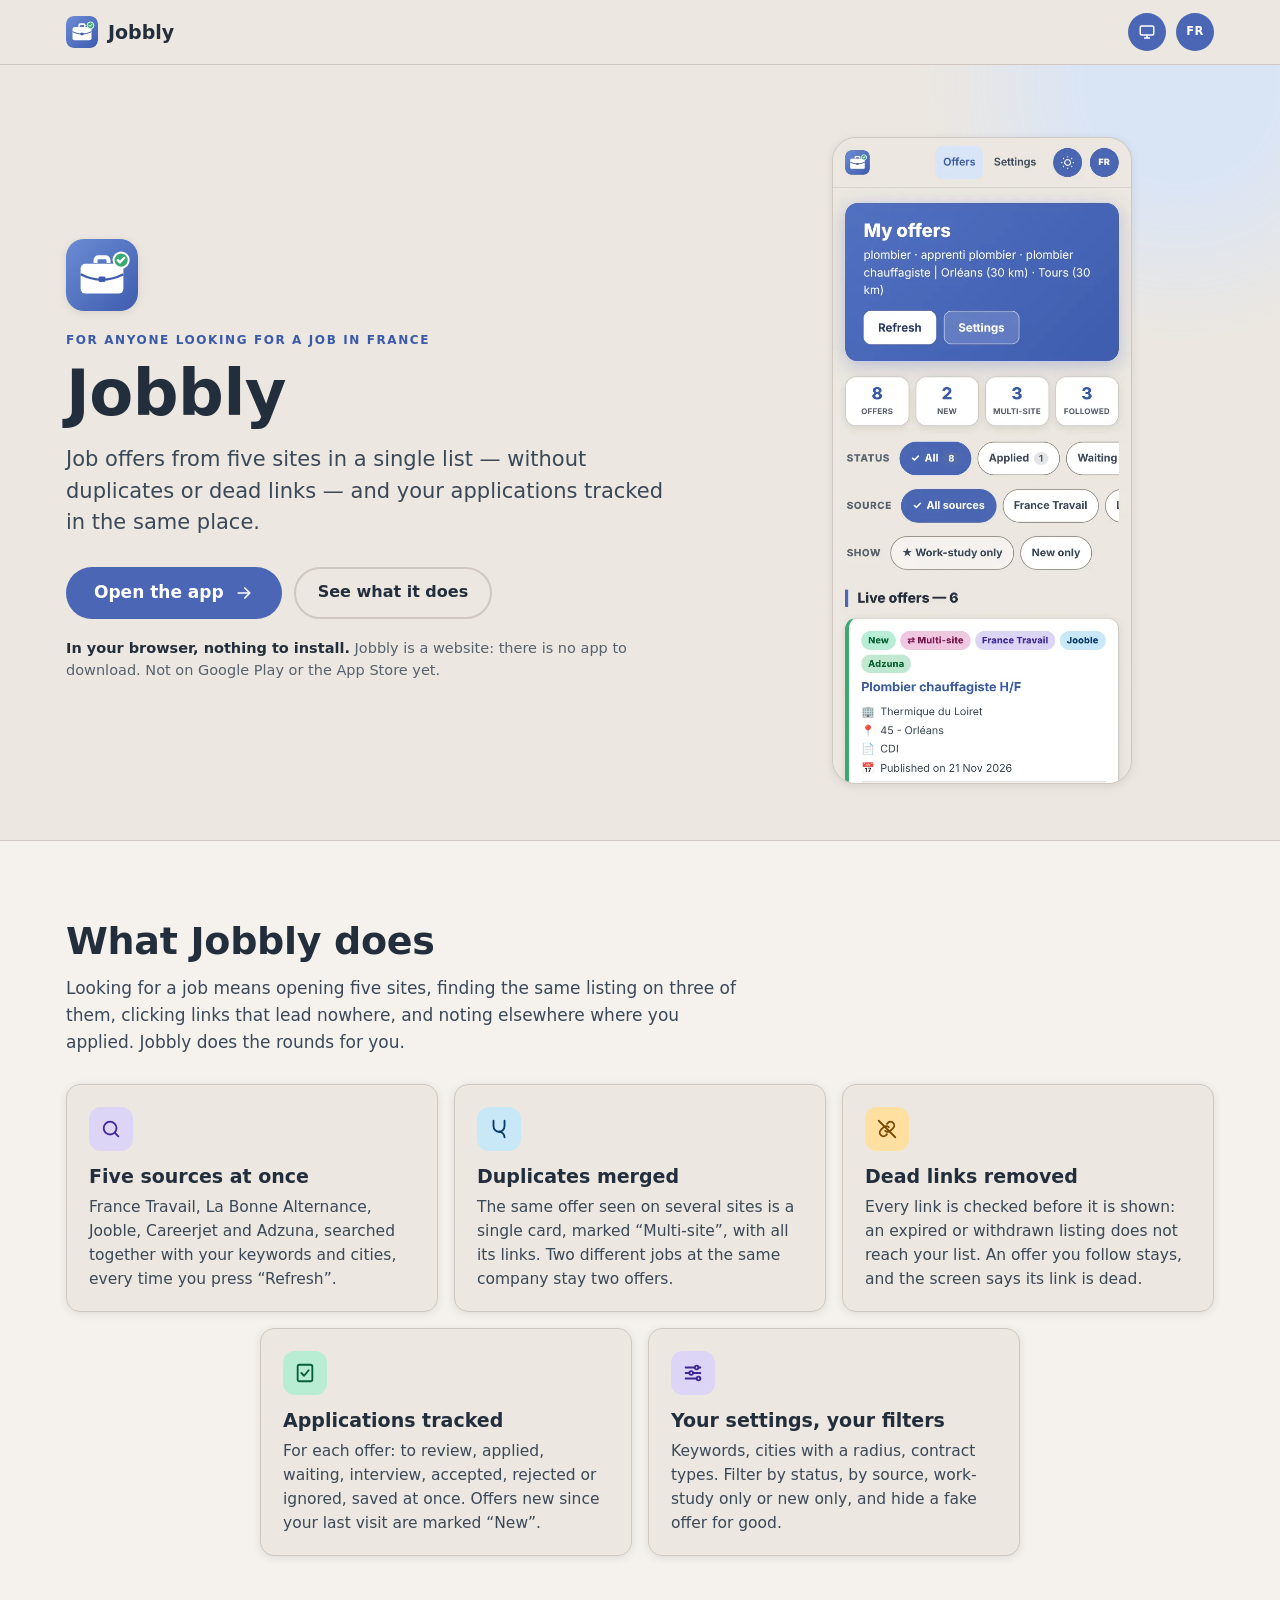
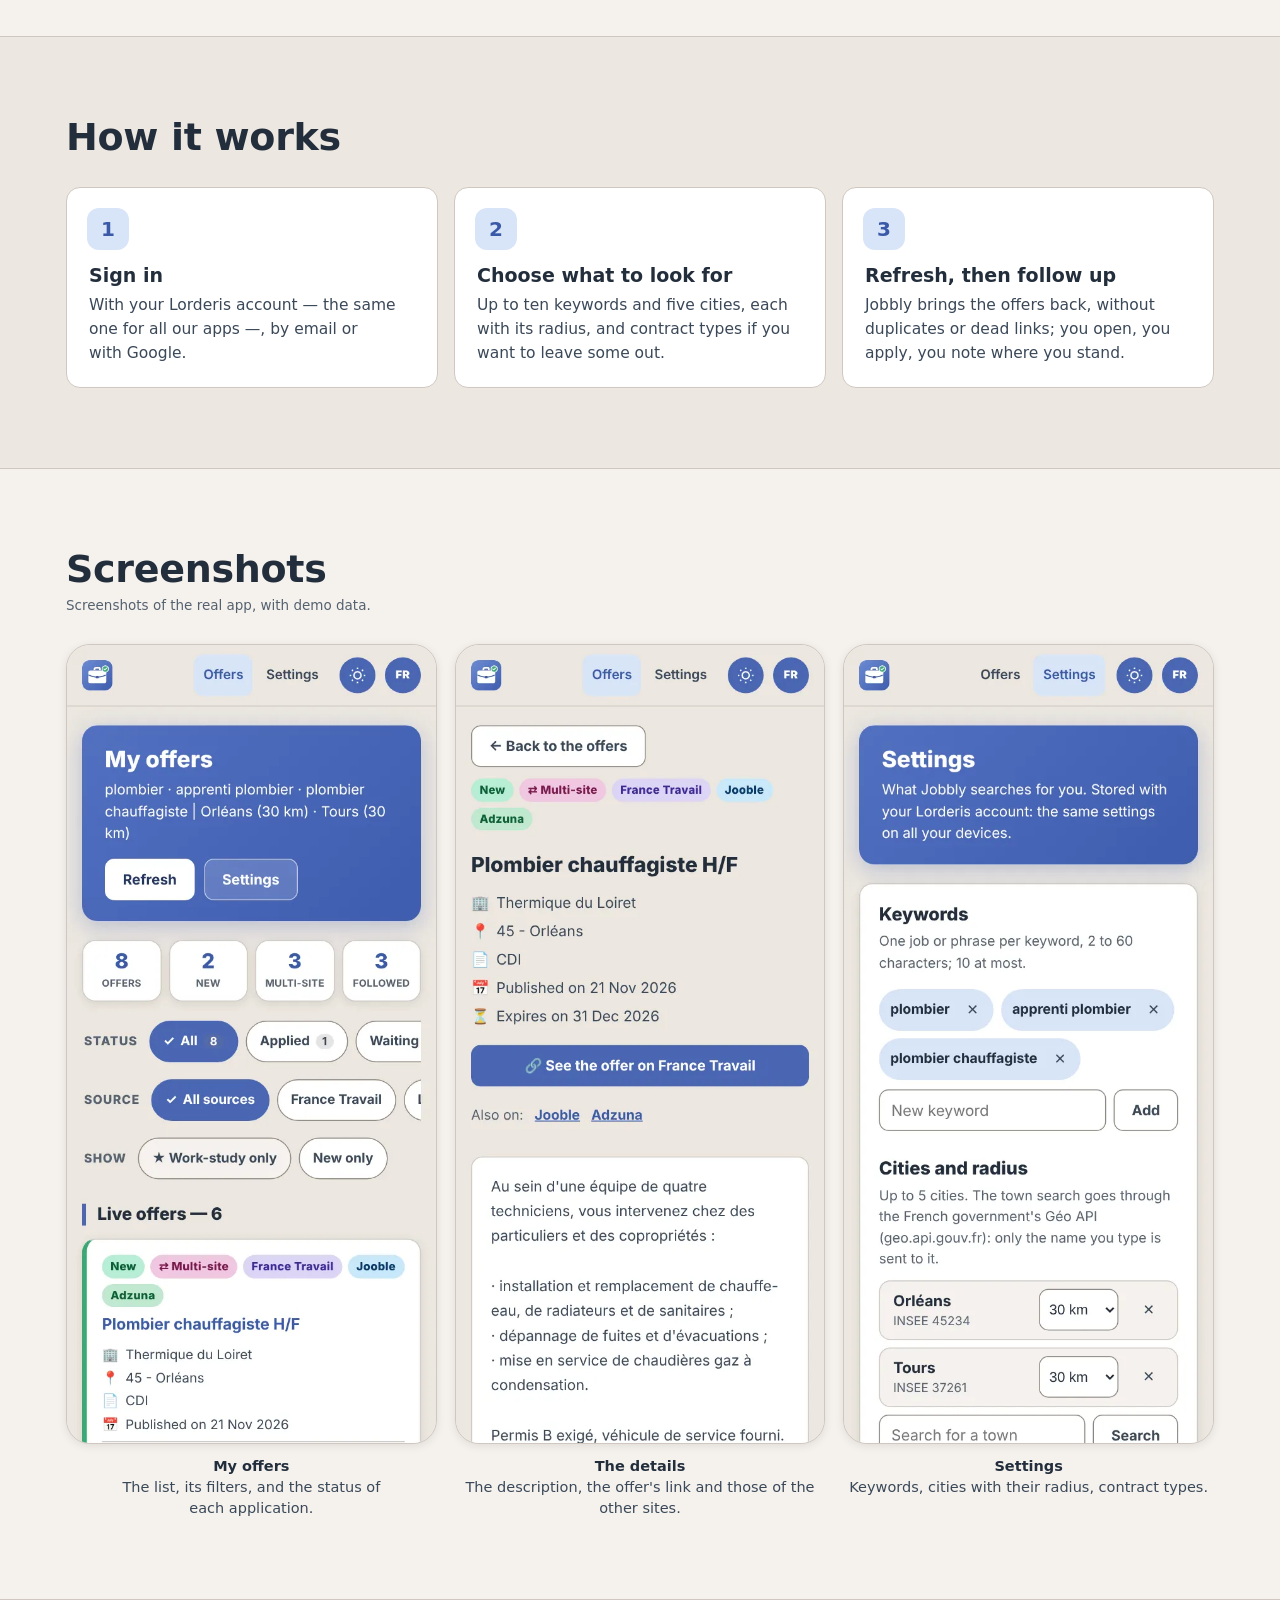
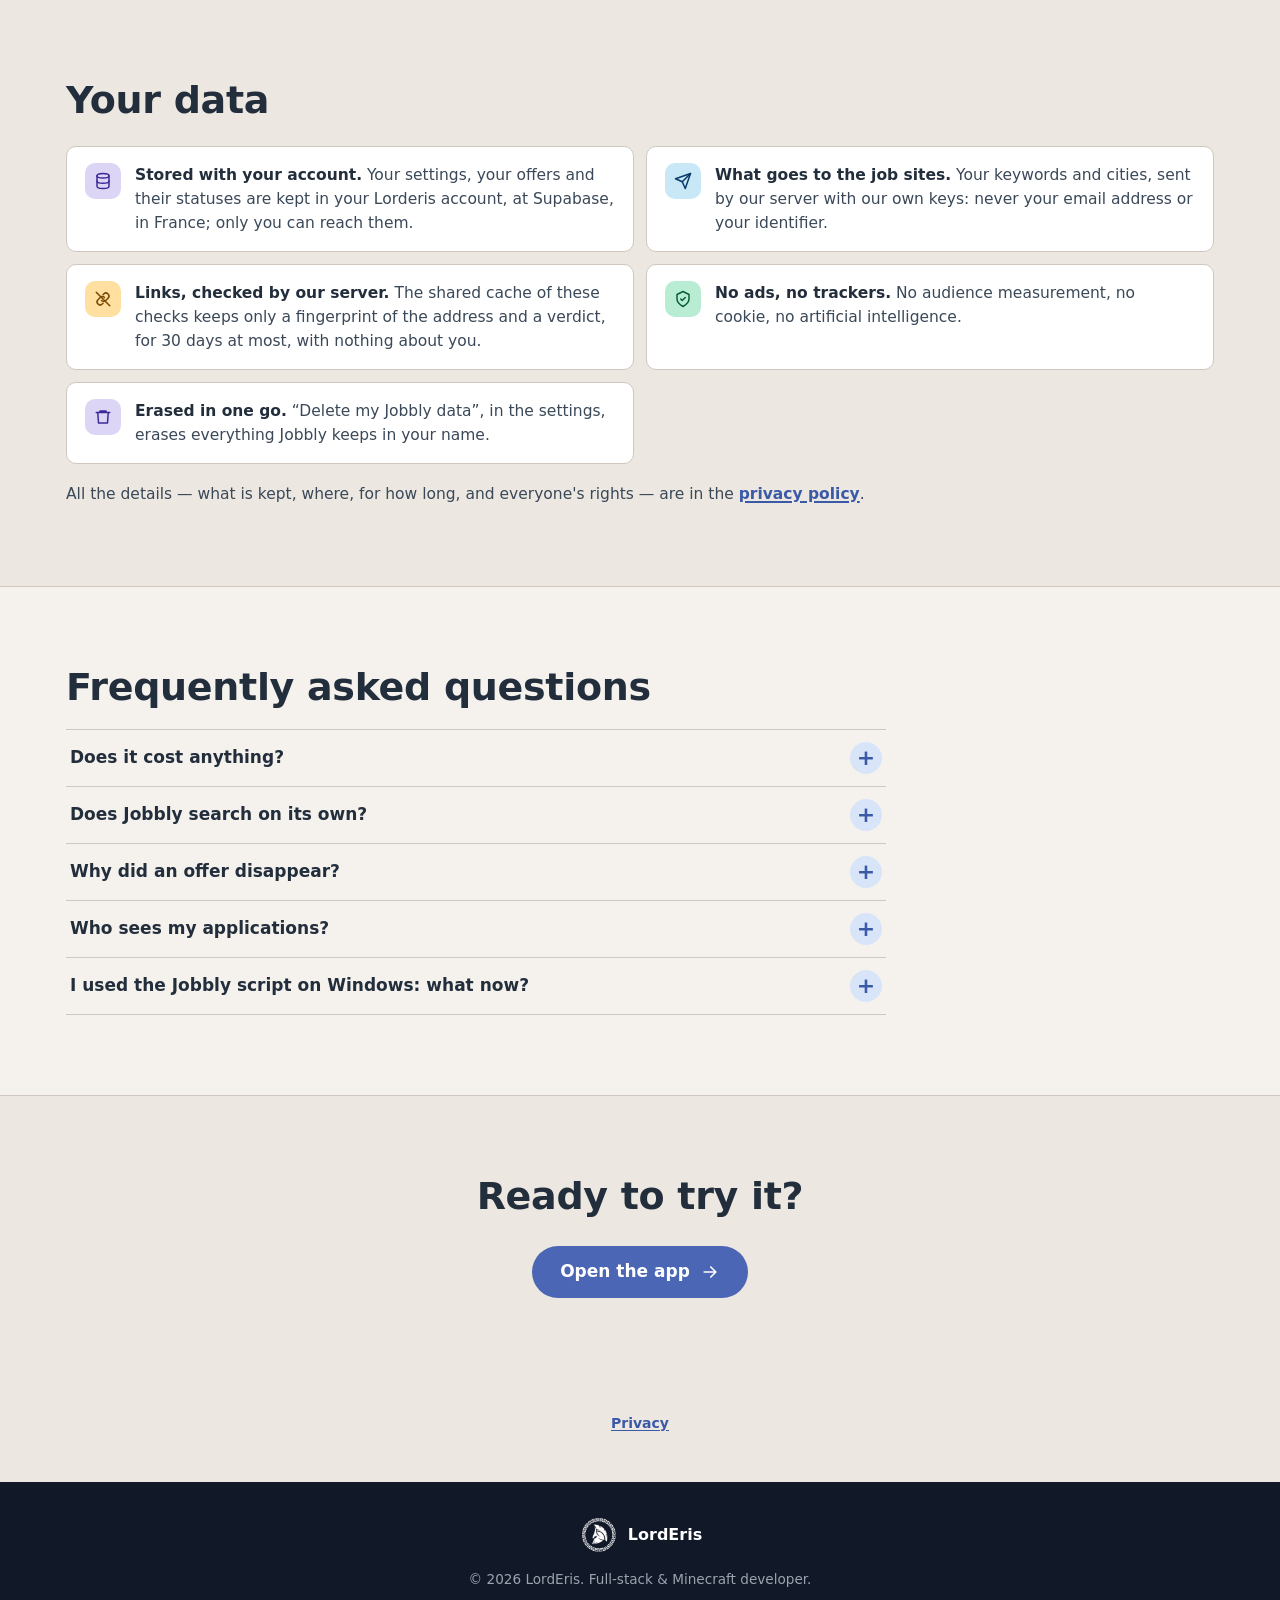
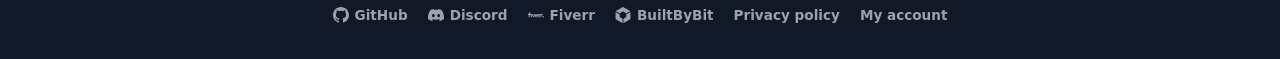
==== commit 1086b4a9: "Pied de page LordEris à la place de la ligne « Un projet Lorderis » Décision du propriétaire (22 nov" ====
--- a/index.html
+++ b/index.html
@@ -354,26 +354,42 @@
     <nav class="pres-links" aria-label="Pages légales" data-lang-block="fr" lang="fr">
       <a href="/confidentialite.html">Confidentialité</a>
     </nav>
-    <footer class="lorderis-footer" aria-label="Lorderis" data-lang-block="fr" lang="fr">
-      <a class="lorderis-footer__brand" href="https://lorderis.dev/">Un projet Lorderis</a>
-      <span aria-hidden="true">·</span>
-      <a href="https://account.lorderis.dev/">Mon compte</a>
-      <span aria-hidden="true">·</span>
-      <a href="https://jobbly.lorderis.dev/confidentialite.html">Confidentialité</a>
-      <span aria-hidden="true">·</span>
-      <a href="https://lorderis.dev/#projects">Nos autres projets</a>
+    <footer class="lorderis-footer" aria-label="LordEris" data-lang-block="fr" lang="fr">
+      <div class="lorderis-footer__inner">
+        <a class="lorderis-footer__brand" href="https://lorderis.dev/">
+          <img src="/assets/img/lorderis-logo.png" alt="" width="42" height="42">
+          <span>LordEris</span>
+        </a>
+        <p class="lorderis-footer__copy">© 2026 LordEris. Développeur full-stack &amp; Minecraft.</p>
+        <nav class="lorderis-footer__links" aria-label="LordEris">
+          <a href="https://github.com/LordEris" target="_blank" rel="noopener noreferrer"><svg viewBox="0 0 24 24" fill="currentColor" aria-hidden="true" focusable="false"><path d="M12 0C5.374 0 0 5.373 0 12c0 5.302 3.438 9.8 8.207 11.387.599.111.793-.261.793-.577v-2.234c-3.338.726-4.033-1.416-4.033-1.416-.546-1.387-1.333-1.756-1.333-1.756-1.089-.745.083-.729.083-.729 1.205.084 1.839 1.237 1.839 1.237 1.07 1.834 2.807 1.304 3.492.997.107-.775.418-1.305.762-1.604-2.665-.305-5.467-1.334-5.467-5.931 0-1.311.469-2.381 1.236-3.221-.124-.303-.535-1.524.117-3.176 0 0 1.008-.322 3.301 1.23A11.509 11.509 0 0 1 12 5.803c1.02.005 2.047.138 3.006.404 2.291-1.552 3.297-1.23 3.297-1.23.653 1.653.242 2.874.118 3.176.77.84 1.235 1.911 1.235 3.221 0 4.609-2.807 5.624-5.479 5.921.43.372.823 1.102.823 2.222v3.293c0 .319.192.694.801.576C20.566 21.797 24 17.3 24 12c0-6.627-5.373-12-12-12z"/></svg> GitHub</a>
+          <a href="https://discord.lorderis.dev" target="_blank" rel="noopener noreferrer"><svg viewBox="0 0 127.14 96.36" fill="currentColor" aria-hidden="true" focusable="false"><path d="M107.7,8.07A105.15,105.15,0,0,0,81.47,0a72.06,72.06,0,0,0-3.36,6.83A97.68,97.68,0,0,0,49,6.83,72.37,72.37,0,0,0,45.64,0,105.89,105.89,0,0,0,19.39,8.09C2.79,32.65-1.71,56.6.54,80.21h0A105.73,105.73,0,0,0,32.71,96.36,77.7,77.7,0,0,0,39.6,85.25a68.42,68.42,0,0,1-10.85-5.18c.91-.66,1.8-1.34,2.66-2a75.57,75.57,0,0,0,64.32,0c.87.71,1.76,1.39,2.66,2a68.68,68.68,0,0,1-10.87,5.19,77,77,0,0,0,6.89,11.1A105.25,105.25,0,0,0,126.6,80.22h0C129.24,52.84,122.09,29.11,107.7,8.07ZM42.45,65.69C36.18,65.69,31,60,31,53s5-12.74,11.43-12.74S54,46,53.89,53,48.84,65.69,42.45,65.69Zm42.24,0C78.41,65.69,73.25,60,73.25,53s5-12.74,11.44-12.74S96.23,46,96.12,53,91.08,65.69,84.69,65.69Z"/></svg> Discord</a>
+          <a href="https://fiverr.lorderis.dev" target="_blank" rel="noopener noreferrer"><svg viewBox="0 0 24 24" fill="currentColor" aria-hidden="true" focusable="false"><path d="M23.004 15.588a.995.995 0 1 0 .002-1.99.995.995 0 0 0-.002 1.99zm-.996-3.705h-.85c-.546 0-.84.41-.84 1.092v2.466h-1.61v-3.558h-.684c-.547 0-.84.41-.84 1.092v2.466h-1.61v-4.874h1.61v.74c.264-.574.626-.74 1.163-.74h1.972v.74c.264-.574.625-.74 1.162-.74h.527v1.316zm-6.786 1.501h-3.359c.088.546.43.858 1.006.858.43 0 .732-.175.83-.487l1.425.4c-.351.848-1.22 1.364-2.255 1.364-1.748 0-2.549-1.355-2.549-2.515 0-1.14.703-2.505 2.45-2.505 1.856 0 2.471 1.384 2.471 2.408 0 .224-.01.37-.02.477zm-1.562-.945c-.04-.42-.342-.81-.889-.81-.508 0-.81.225-.908.81h1.797zM7.508 15.44h1.416l1.767-4.874h-1.62l-.86 2.837-.878-2.837H5.72l1.787 4.874zm-6.6 0H2.51v-3.558h1.524v3.558h1.591v-4.874H2.51v-.302c0-.332.235-.536.606-.536h.918V8.412H2.85c-1.162 0-1.943 0.712-1.943 1.755v.4H0v1.316h.908v3.558z"/></svg> Fiverr</a>
+          <a href="https://builtbybit.com/members/lorderis.529266/#recent-content" target="_blank" rel="noopener noreferrer"><svg viewBox="0 0 24 24" fill="currentColor" aria-hidden="true" focusable="false"><path d="M11.877.032 1.252 5.885a.253.253 0 0 0 .003.446l5.679 3.02c.077.041.17.04.246-.004l4.694-2.697a.254.254 0 0 1 .253 0l4.692 2.697a.253.253 0 0 0 .246.004l5.682-3.021a.253.253 0 0 0 .003-.446L12.122.031a.254.254 0 0 0-.245 0ZM6.924 10.898l-5.71-3.036a.254.254 0 0 0-.373.224V18.25c0 .093.05.178.131.222l9.976 5.495a.254.254 0 0 0 .376-.222v-6.053a.255.255 0 0 0-.127-.22l-4.012-2.305a.252.252 0 0 1-.127-.22v-3.825a.253.253 0 0 0-.135-.224Zm10.152 0 5.71-3.035a.254.254 0 0 1 .373.224v10.164c0 .093-.05.178-.131.222l-9.976 5.495a.254.254 0 0 1-.376-.222v-6.053c0-.091.049-.175.127-.22l4.012-2.305a.252.252 0 0 0 .127-.22v-3.825c0-.094.052-.18.135-.224Z"/></svg> BuiltByBit</a>
+          <a href="https://jobbly.lorderis.dev/confidentialite.html">Confidentialité</a>
+          <a href="https://account.lorderis.dev/">Mon compte</a>
+        </nav>
+      </div>
     </footer>
     <nav class="pres-links" aria-label="Legal pages" data-lang-block="en" lang="en">
       <a href="/confidentialite.html?lang=en">Privacy</a>
     </nav>
-    <footer class="lorderis-footer" aria-label="Lorderis" data-lang-block="en" lang="en">
-      <a class="lorderis-footer__brand" href="https://lorderis.dev/">A Lorderis project</a>
-      <span aria-hidden="true">·</span>
-      <a href="https://account.lorderis.dev/">My account</a>
-      <span aria-hidden="true">·</span>
-      <a href="https://jobbly.lorderis.dev/confidentialite.html">Privacy</a>
-      <span aria-hidden="true">·</span>
-      <a href="https://lorderis.dev/#projects">Our other projects</a>
+    <footer class="lorderis-footer" aria-label="LordEris" data-lang-block="en" lang="en">
+      <div class="lorderis-footer__inner">
+        <a class="lorderis-footer__brand" href="https://lorderis.dev/">
+          <img src="/assets/img/lorderis-logo.png" alt="" width="42" height="42">
+          <span>LordEris</span>
+        </a>
+        <p class="lorderis-footer__copy">© 2026 LordEris. Full-stack &amp; Minecraft developer.</p>
+        <nav class="lorderis-footer__links" aria-label="LordEris">
+          <a href="https://github.com/LordEris" target="_blank" rel="noopener noreferrer"><svg viewBox="0 0 24 24" fill="currentColor" aria-hidden="true" focusable="false"><path d="M12 0C5.374 0 0 5.373 0 12c0 5.302 3.438 9.8 8.207 11.387.599.111.793-.261.793-.577v-2.234c-3.338.726-4.033-1.416-4.033-1.416-.546-1.387-1.333-1.756-1.333-1.756-1.089-.745.083-.729.083-.729 1.205.084 1.839 1.237 1.839 1.237 1.07 1.834 2.807 1.304 3.492.997.107-.775.418-1.305.762-1.604-2.665-.305-5.467-1.334-5.467-5.931 0-1.311.469-2.381 1.236-3.221-.124-.303-.535-1.524.117-3.176 0 0 1.008-.322 3.301 1.23A11.509 11.509 0 0 1 12 5.803c1.02.005 2.047.138 3.006.404 2.291-1.552 3.297-1.23 3.297-1.23.653 1.653.242 2.874.118 3.176.77.84 1.235 1.911 1.235 3.221 0 4.609-2.807 5.624-5.479 5.921.43.372.823 1.102.823 2.222v3.293c0 .319.192.694.801.576C20.566 21.797 24 17.3 24 12c0-6.627-5.373-12-12-12z"/></svg> GitHub</a>
+          <a href="https://discord.lorderis.dev" target="_blank" rel="noopener noreferrer"><svg viewBox="0 0 127.14 96.36" fill="currentColor" aria-hidden="true" focusable="false"><path d="M107.7,8.07A105.15,105.15,0,0,0,81.47,0a72.06,72.06,0,0,0-3.36,6.83A97.68,97.68,0,0,0,49,6.83,72.37,72.37,0,0,0,45.64,0,105.89,105.89,0,0,0,19.39,8.09C2.79,32.65-1.71,56.6.54,80.21h0A105.73,105.73,0,0,0,32.71,96.36,77.7,77.7,0,0,0,39.6,85.25a68.42,68.42,0,0,1-10.85-5.18c.91-.66,1.8-1.34,2.66-2a75.57,75.57,0,0,0,64.32,0c.87.71,1.76,1.39,2.66,2a68.68,68.68,0,0,1-10.87,5.19,77,77,0,0,0,6.89,11.1A105.25,105.25,0,0,0,126.6,80.22h0C129.24,52.84,122.09,29.11,107.7,8.07ZM42.45,65.69C36.18,65.69,31,60,31,53s5-12.74,11.43-12.74S54,46,53.89,53,48.84,65.69,42.45,65.69Zm42.24,0C78.41,65.69,73.25,60,73.25,53s5-12.74,11.44-12.74S96.23,46,96.12,53,91.08,65.69,84.69,65.69Z"/></svg> Discord</a>
+          <a href="https://fiverr.lorderis.dev" target="_blank" rel="noopener noreferrer"><svg viewBox="0 0 24 24" fill="currentColor" aria-hidden="true" focusable="false"><path d="M23.004 15.588a.995.995 0 1 0 .002-1.99.995.995 0 0 0-.002 1.99zm-.996-3.705h-.85c-.546 0-.84.41-.84 1.092v2.466h-1.61v-3.558h-.684c-.547 0-.84.41-.84 1.092v2.466h-1.61v-4.874h1.61v.74c.264-.574.626-.74 1.163-.74h1.972v.74c.264-.574.625-.74 1.162-.74h.527v1.316zm-6.786 1.501h-3.359c.088.546.43.858 1.006.858.43 0 .732-.175.83-.487l1.425.4c-.351.848-1.22 1.364-2.255 1.364-1.748 0-2.549-1.355-2.549-2.515 0-1.14.703-2.505 2.45-2.505 1.856 0 2.471 1.384 2.471 2.408 0 .224-.01.37-.02.477zm-1.562-.945c-.04-.42-.342-.81-.889-.81-.508 0-.81.225-.908.81h1.797zM7.508 15.44h1.416l1.767-4.874h-1.62l-.86 2.837-.878-2.837H5.72l1.787 4.874zm-6.6 0H2.51v-3.558h1.524v3.558h1.591v-4.874H2.51v-.302c0-.332.235-.536.606-.536h.918V8.412H2.85c-1.162 0-1.943 0.712-1.943 1.755v.4H0v1.316h.908v3.558z"/></svg> Fiverr</a>
+          <a href="https://builtbybit.com/members/lorderis.529266/#recent-content" target="_blank" rel="noopener noreferrer"><svg viewBox="0 0 24 24" fill="currentColor" aria-hidden="true" focusable="false"><path d="M11.877.032 1.252 5.885a.253.253 0 0 0 .003.446l5.679 3.02c.077.041.17.04.246-.004l4.694-2.697a.254.254 0 0 1 .253 0l4.692 2.697a.253.253 0 0 0 .246.004l5.682-3.021a.253.253 0 0 0 .003-.446L12.122.031a.254.254 0 0 0-.245 0ZM6.924 10.898l-5.71-3.036a.254.254 0 0 0-.373.224V18.25c0 .093.05.178.131.222l9.976 5.495a.254.254 0 0 0 .376-.222v-6.053a.255.255 0 0 0-.127-.22l-4.012-2.305a.252.252 0 0 1-.127-.22v-3.825a.253.253 0 0 0-.135-.224Zm10.152 0 5.71-3.035a.254.254 0 0 1 .373.224v10.164c0 .093-.05.178-.131.222l-9.976 5.495a.254.254 0 0 1-.376-.222v-6.053c0-.091.049-.175.127-.22l4.012-2.305a.252.252 0 0 0 .127-.22v-3.825c0-.094.052-.18.135-.224Z"/></svg> BuiltByBit</a>
+          <a href="https://jobbly.lorderis.dev/confidentialite.html">Privacy policy</a>
+          <a href="https://account.lorderis.dev/">My account</a>
+        </nav>
+      </div>
     </footer>
   </body>
 </html>
--- a/assets/css/lorderis-footer.css
+++ b/assets/css/lorderis-footer.css
@@ -1,50 +1,71 @@
-/* lorderis-footer.css — identique dans tous les sites : on le recopie tel
-   quel, on ne le modifie jamais. Ses couleurs et sa police sont celles de
-   Lorderis (account.lorderis.dev et lorderis.dev s'en tiennent là).
-   Chaque projet donne à la ligne SA direction artistique (décision du
-   propriétaire, novembre 2026) en surchargeant ces quatre variables dans sa
-   propre feuille, chargée APRÈS celle-ci, pour le clair ET pour le sombre :
-     --lorderis-footer-text  son texte secondaire
-     --lorderis-footer-link  sa couleur d'accent lisible en texte
-     --lorderis-footer-rule  sa bordure
-     --lorderis-footer-font  sa police de texte
-   Texte et liens tiennent 4,5:1 sur le fond du pied, dans les deux thèmes.
-   Le sombre est posé plus bas avec une spécificité de (0,3,0) : une
-   surcharge du sombre reprend EXACTEMENT ces sélecteurs-là, sinon elle perd.
-     .lorderis-footer { … le clair … }
-     :root[data-theme="dark"] .lorderis-footer { … le sombre … }
-     @media (prefers-color-scheme: dark) {
-       :root:not([data-theme]) .lorderis-footer { … le sombre … }
-     }
-   Les textes, l'ordre des liens et leurs adresses restent ceux du kit, au
-   mot près (reference/texts.json) : seule l'apparence suit le projet.
-   Le sombre suit le thème CHOISI sur le site (data-theme sur <html>, posé par
-   le bouton Système/Clair/Sombre), et l'appareil seulement quand le site n'en
-   a posé aucun : suivre l'appareil seul rendait le pied de page illisible sur
-   un site sombre consulté depuis un téléphone en mode clair. */
+/* lorderis-footer.css — le pied de page LordEris, celui de lorderis.dev,
+   identique dans tous les projets (décision du propriétaire, 22 novembre
+   2026 : il remplace la ligne « Un projet Lorderis »). On le recopie tel
+   quel, on ne le modifie jamais ; une correction se fait dans
+   Account-LordEris (reference/footer/), puis se recopie partout.
+
+   Il reste sombre dans les deux thèmes, comme sur le portfolio : il n'y a
+   donc ni variante claire ni variable à surcharger, et son apparence ne
+   dépend pas de la feuille du projet. Le logo est l'image blanche
+   lorderis-logo.png (recopiée à côté, chemin à ajuster dans la page) ;
+   les icônes sont du SVG en ligne, en currentColor.
+   Contraste : #9CA3AF sur #111827 fait 6,9:1, sur #0A0A10 7,6:1. */
 .lorderis-footer {
-  --lorderis-footer-text: #4B5563;
-  --lorderis-footer-link: #6D28D9;
-  --lorderis-footer-rule: #E5E7EB;
-  --lorderis-footer-font: Inter, system-ui, -apple-system, "Segoe UI", sans-serif;
-  display: flex; flex-wrap: wrap; justify-content: center; align-items: center;
-  gap: .5rem; padding: 1rem 1.25rem; margin-top: 2rem;
-  border-top: 1px solid var(--lorderis-footer-rule);
-  font: 400 .875rem/1.5 var(--lorderis-footer-font);
-  color: var(--lorderis-footer-text);
+  background: #111827;
+  padding: 2rem 1rem;
+  margin-top: 2rem;
+  color: #9CA3AF;
+  font: 400 .85rem/1.5 Inter, system-ui, -apple-system, "Segoe UI", Roboto, sans-serif;
 }
-.lorderis-footer a { color: var(--lorderis-footer-link); text-decoration: none; }
-.lorderis-footer a:hover, .lorderis-footer a:focus-visible { text-decoration: underline; }
-.lorderis-footer__brand { font-weight: 600; }
-:root[data-theme="dark"] .lorderis-footer {
-  --lorderis-footer-text: #A1A1B5;
-  --lorderis-footer-link: #C4B5FD;
-  --lorderis-footer-rule: #2E2E42;
+:root[data-theme="dark"] .lorderis-footer { background: #0A0A10; }
+@media (prefers-color-scheme: dark) {
+  :root:not([data-theme]) .lorderis-footer { background: #0A0A10; }
 }
-@media (prefers-color-scheme: dark) {
-  :root:not([data-theme]) .lorderis-footer {
-    --lorderis-footer-text: #A1A1B5;
-    --lorderis-footer-link: #C4B5FD;
-    --lorderis-footer-rule: #2E2E42;
-  }
+.lorderis-footer__inner {
+  max-width: 1200px;
+  margin: 0 auto;
+  display: flex;
+  flex-direction: column;
+  align-items: center;
+  text-align: center;
+  gap: .85rem;
 }
+.lorderis-footer__brand {
+  display: inline-flex;
+  align-items: center;
+  gap: 8px;
+  font-weight: 800;
+  font-size: 1rem;
+  color: #FFFFFF;
+  text-decoration: none;
+}
+.lorderis-footer__brand img { width: 42px; height: 42px; display: block; }
+.lorderis-footer__copy { margin: 0; font-size: .85rem; color: #9CA3AF; }
+/* Retour à la ligne : à 390 px, les liens dépasseraient et feraient
+   défiler la page de côté. */
+.lorderis-footer__links {
+  display: flex;
+  flex-wrap: wrap;
+  justify-content: center;
+  gap: .75rem 1.25rem;
+}
+.lorderis-footer__links a {
+  display: inline-flex;
+  align-items: center;
+  gap: 6px;
+  min-height: 24px;
+  font-size: .85rem;
+  font-weight: 600;
+  color: #9CA3AF;
+  text-decoration: none;
+  transition: color .2s;
+}
+.lorderis-footer__links a:hover,
+.lorderis-footer__links a:focus-visible,
+.lorderis-footer__brand:hover,
+.lorderis-footer__brand:focus-visible { color: #FFFFFF; }
+.lorderis-footer a:focus-visible { outline: 2px solid #FFFFFF; outline-offset: 3px; border-radius: 4px; }
+.lorderis-footer__links svg { width: 16px; height: 16px; flex: none; }
+@media (prefers-reduced-motion: reduce) {
+  .lorderis-footer__links a { transition: none; }
+}
--- a/assets/css/jobbly.css
+++ b/assets/css/jobbly.css
@@ -194,33 +194,6 @@
   --lorderis-toggle-fg: var(--on-accent);
 }
 
-/* La ligne « Un projet Lorderis » prend l'habit de Jobbly : textes et liens
-   du kit, au mot près (lorderis-footer.css, recopié tel quel et chargé avant
-   cette feuille) ; ses quatre variables sont surchargées sous les TROIS
-   sélecteurs du kit — le sombre du kit pèse (0,3,0), une règle
-   `.lorderis-footer` seule perdrait. Texte atténué, liens à l'accent employé
-   comme texte, filet des cartes, police du système : AA dans les deux
-   thèmes. */
-.lorderis-footer {
-  --lorderis-footer-text: var(--muted);
-  --lorderis-footer-link: var(--accent-ink);
-  --lorderis-footer-rule: var(--line);
-  --lorderis-footer-font: var(--lp-font-body);
-}
-:root[data-theme="dark"] .lorderis-footer {
-  --lorderis-footer-text: var(--muted);
-  --lorderis-footer-link: var(--accent-ink);
-  --lorderis-footer-rule: var(--line);
-}
-@media (prefers-color-scheme: dark) {
-  :root:not([data-theme]) .lorderis-footer {
-    --lorderis-footer-text: var(--muted);
-    --lorderis-footer-link: var(--accent-ink);
-    --lorderis-footer-rule: var(--line);
-  }
-}
-.lorderis-footer { margin-top: 0; }
-
 /* La langue affichée masque l'autre bloc (présentation, politique). */
 html[lang="en"] [data-lang-block="fr"],
 html:not([lang="en"]) [data-lang-block="en"] { display: none !important; }
@@ -360,6 +333,10 @@
 .tabs button[aria-selected="true"] { background: var(--card); color: var(--accent-ink); box-shadow: 0 1px 4px rgba(0, 0, 0, .12); }
 .google-gis { display: flex; justify-content: center; min-height: 44px; }
 .google-gis__button { width: 100%; max-width: 400px; display: flex; justify-content: center; }
+/* Le cadre du bouton de Google garde le schéma clair : avec celui de la page
+   en sombre, le navigateur pose un fond blanc opaque autour du bouton arrondi
+   (même correction qu'account.lorderis.dev). */
+.google-gis iframe { color-scheme: light; }
 
 /* Messages : un mot et une icône, jamais la seule couleur. */
 .status {
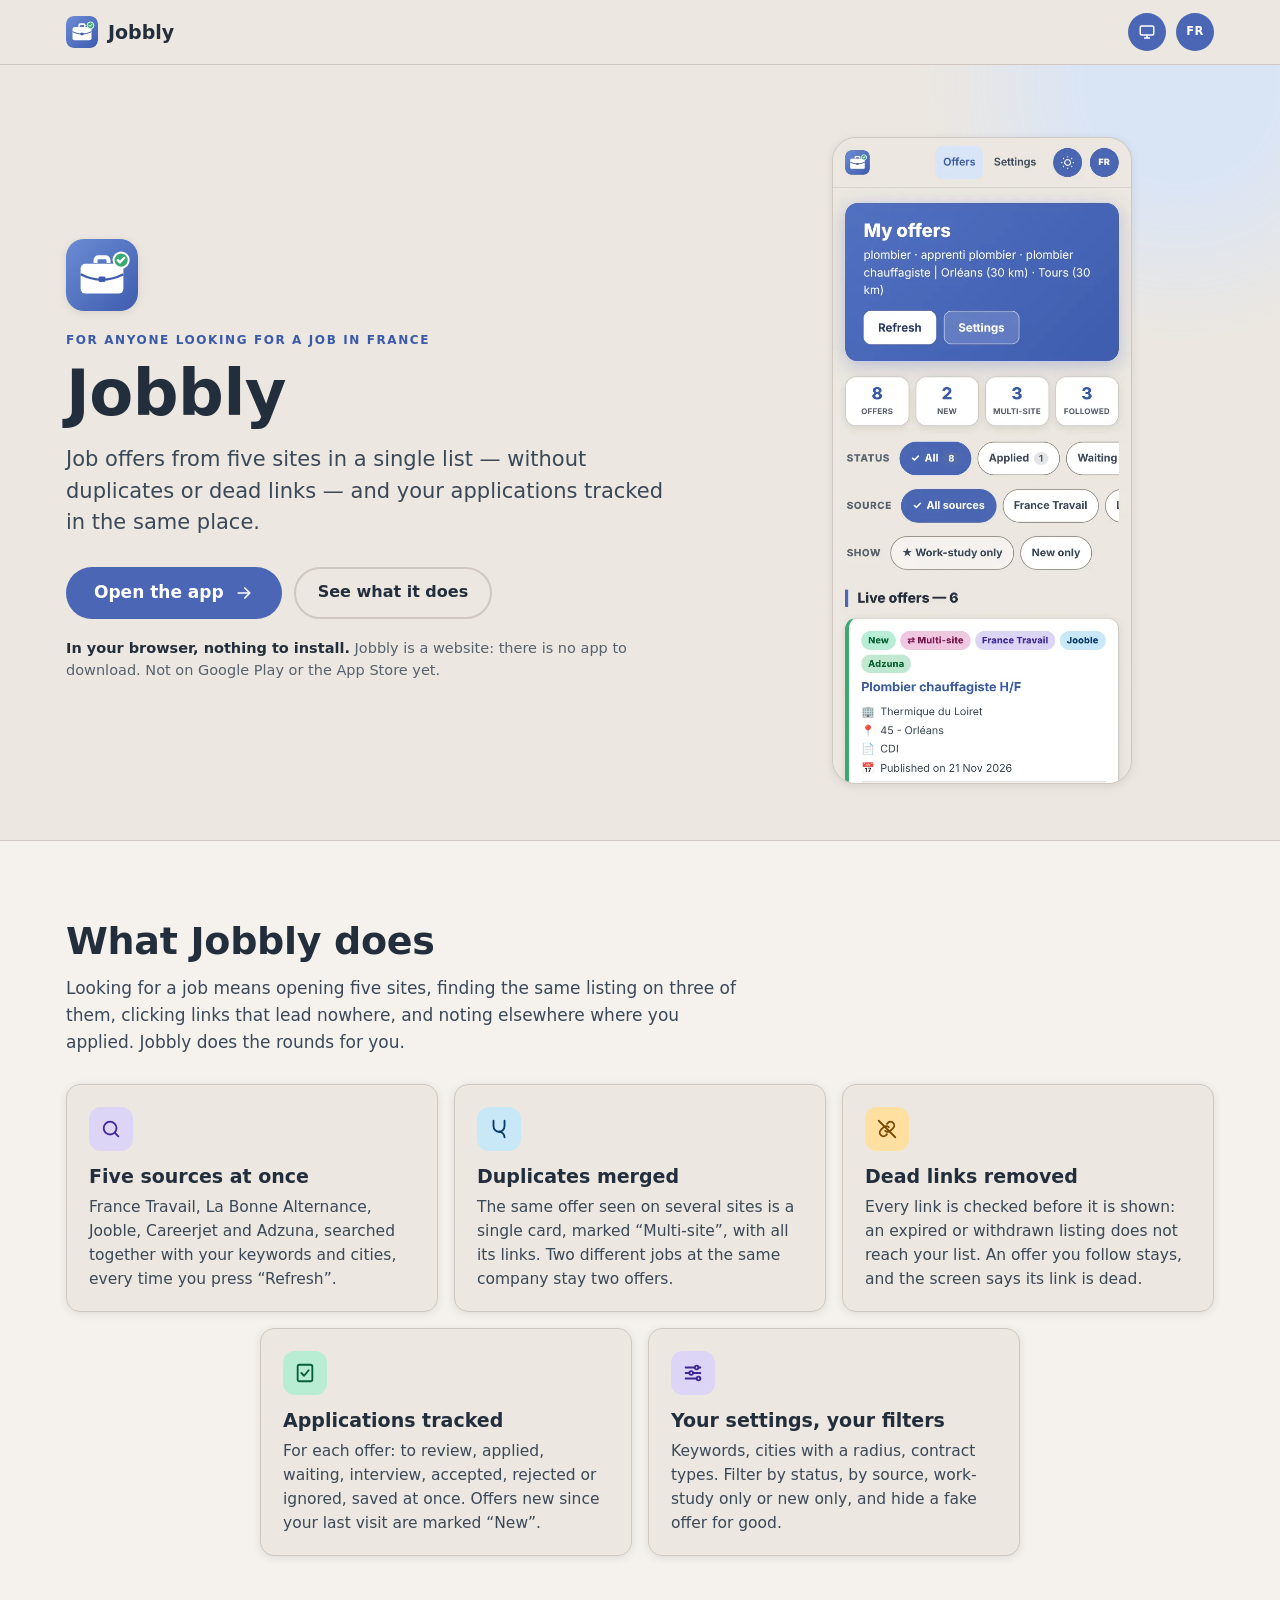
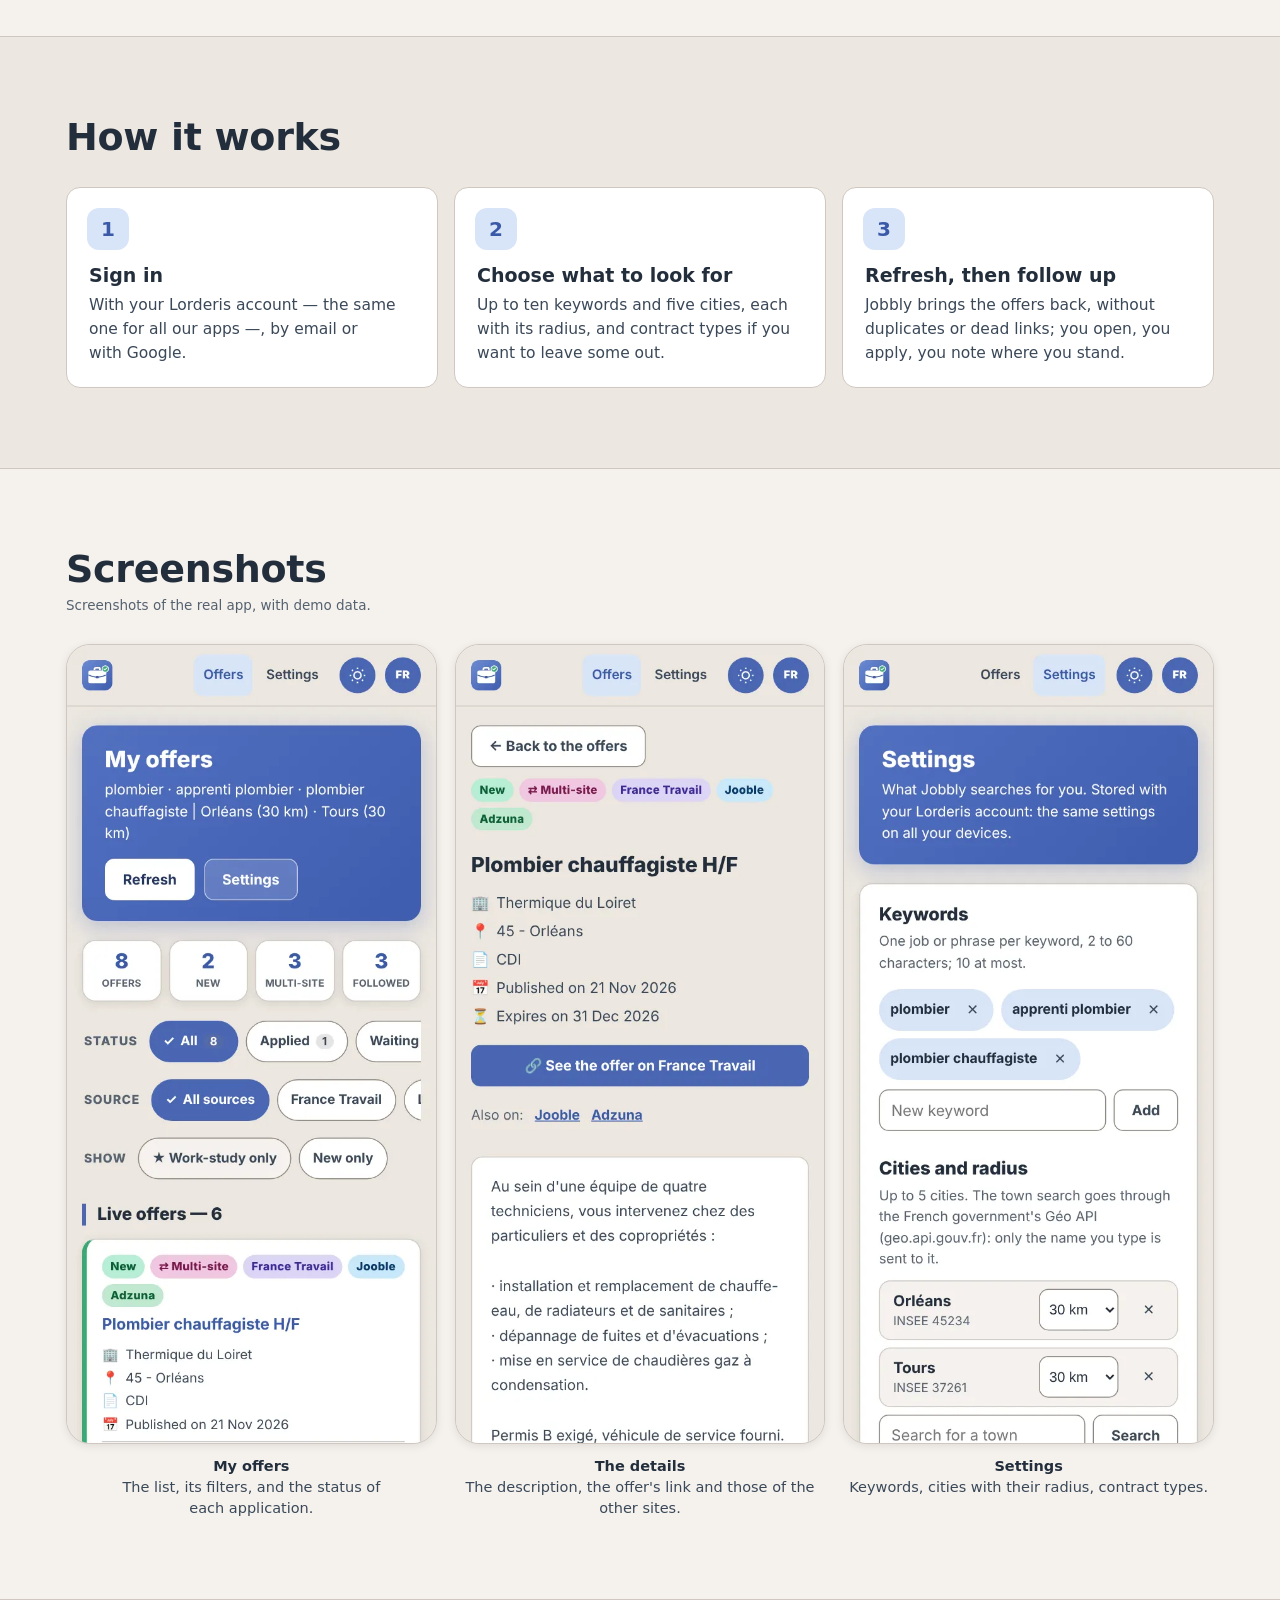
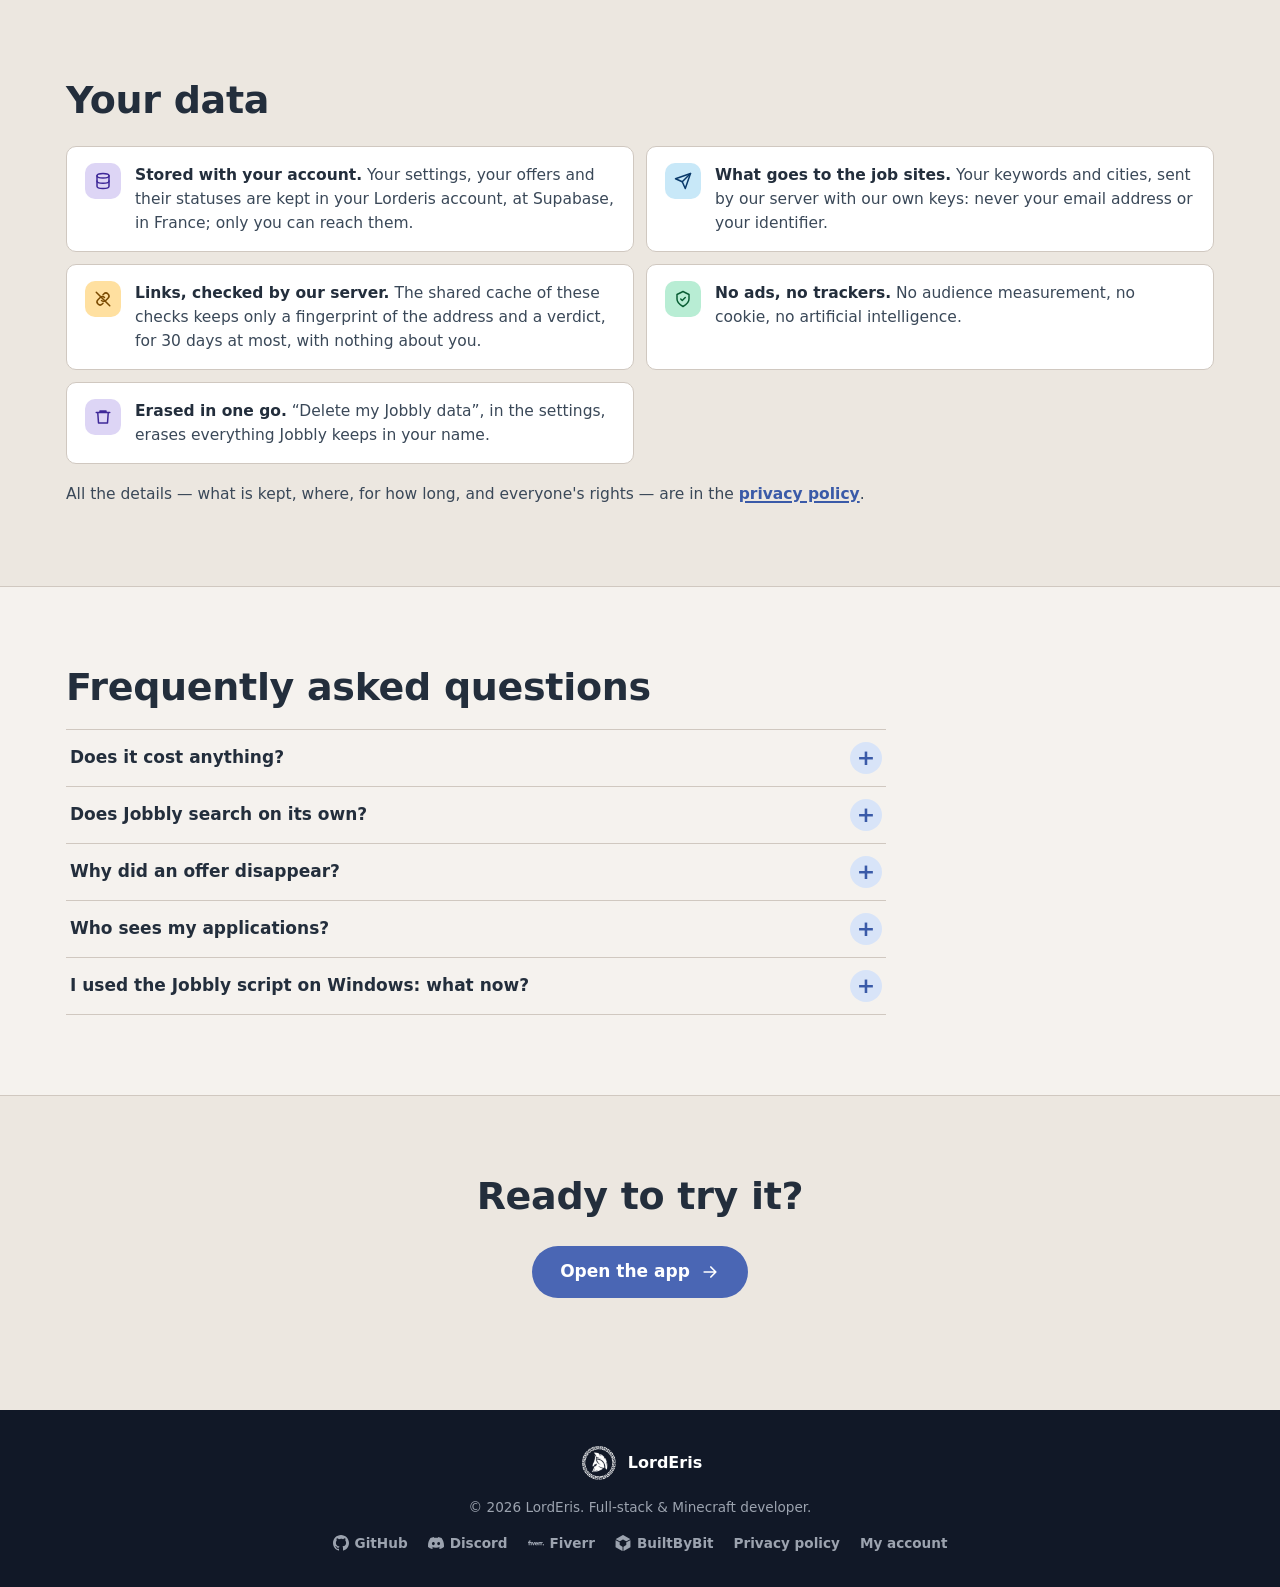
==== commit 2faee3cd: "Retirer le bloc « Pages légales » au-dessus du pied de page Demande du propriétaire (22 novembre 202" ====
--- a/index.html
+++ b/index.html
@@ -351,9 +351,6 @@
         </section>
       </div>
     </main>
-    <nav class="pres-links" aria-label="Pages légales" data-lang-block="fr" lang="fr">
-      <a href="/confidentialite.html">Confidentialité</a>
-    </nav>
     <footer class="lorderis-footer" aria-label="LordEris" data-lang-block="fr" lang="fr">
       <div class="lorderis-footer__inner">
         <a class="lorderis-footer__brand" href="https://lorderis.dev/">
@@ -371,9 +368,6 @@
         </nav>
       </div>
     </footer>
-    <nav class="pres-links" aria-label="Legal pages" data-lang-block="en" lang="en">
-      <a href="/confidentialite.html?lang=en">Privacy</a>
-    </nav>
     <footer class="lorderis-footer" aria-label="LordEris" data-lang-block="en" lang="en">
       <div class="lorderis-footer__inner">
         <a class="lorderis-footer__brand" href="https://lorderis.dev/">
--- a/assets/css/jobbly.css
+++ b/assets/css/jobbly.css
@@ -546,13 +546,6 @@
 .sk--title { height: 28px; width: 50%; }
 .sk--card { height: 150px; border-radius: 14px; }
 
-/* ── Pied ───────────────────────────────────────────────────── */
-.jb-links {
-  display: flex; flex-wrap: wrap; justify-content: center; gap: 4px 18px;
-  padding: 18px var(--lp-gutter) 4px; border-top: 1px solid var(--line); margin-top: 20px;
-}
-.jb-links a { display: inline-flex; align-items: center; min-height: 44px; color: var(--accent-ink); font-weight: 600; }
-
 /* La politique : le gabarit, dans la barre du site. */
 .legal-body a { color: var(--accent-ink); }
 .legal-body .contact-box a { color: var(--lp-contact-link); }
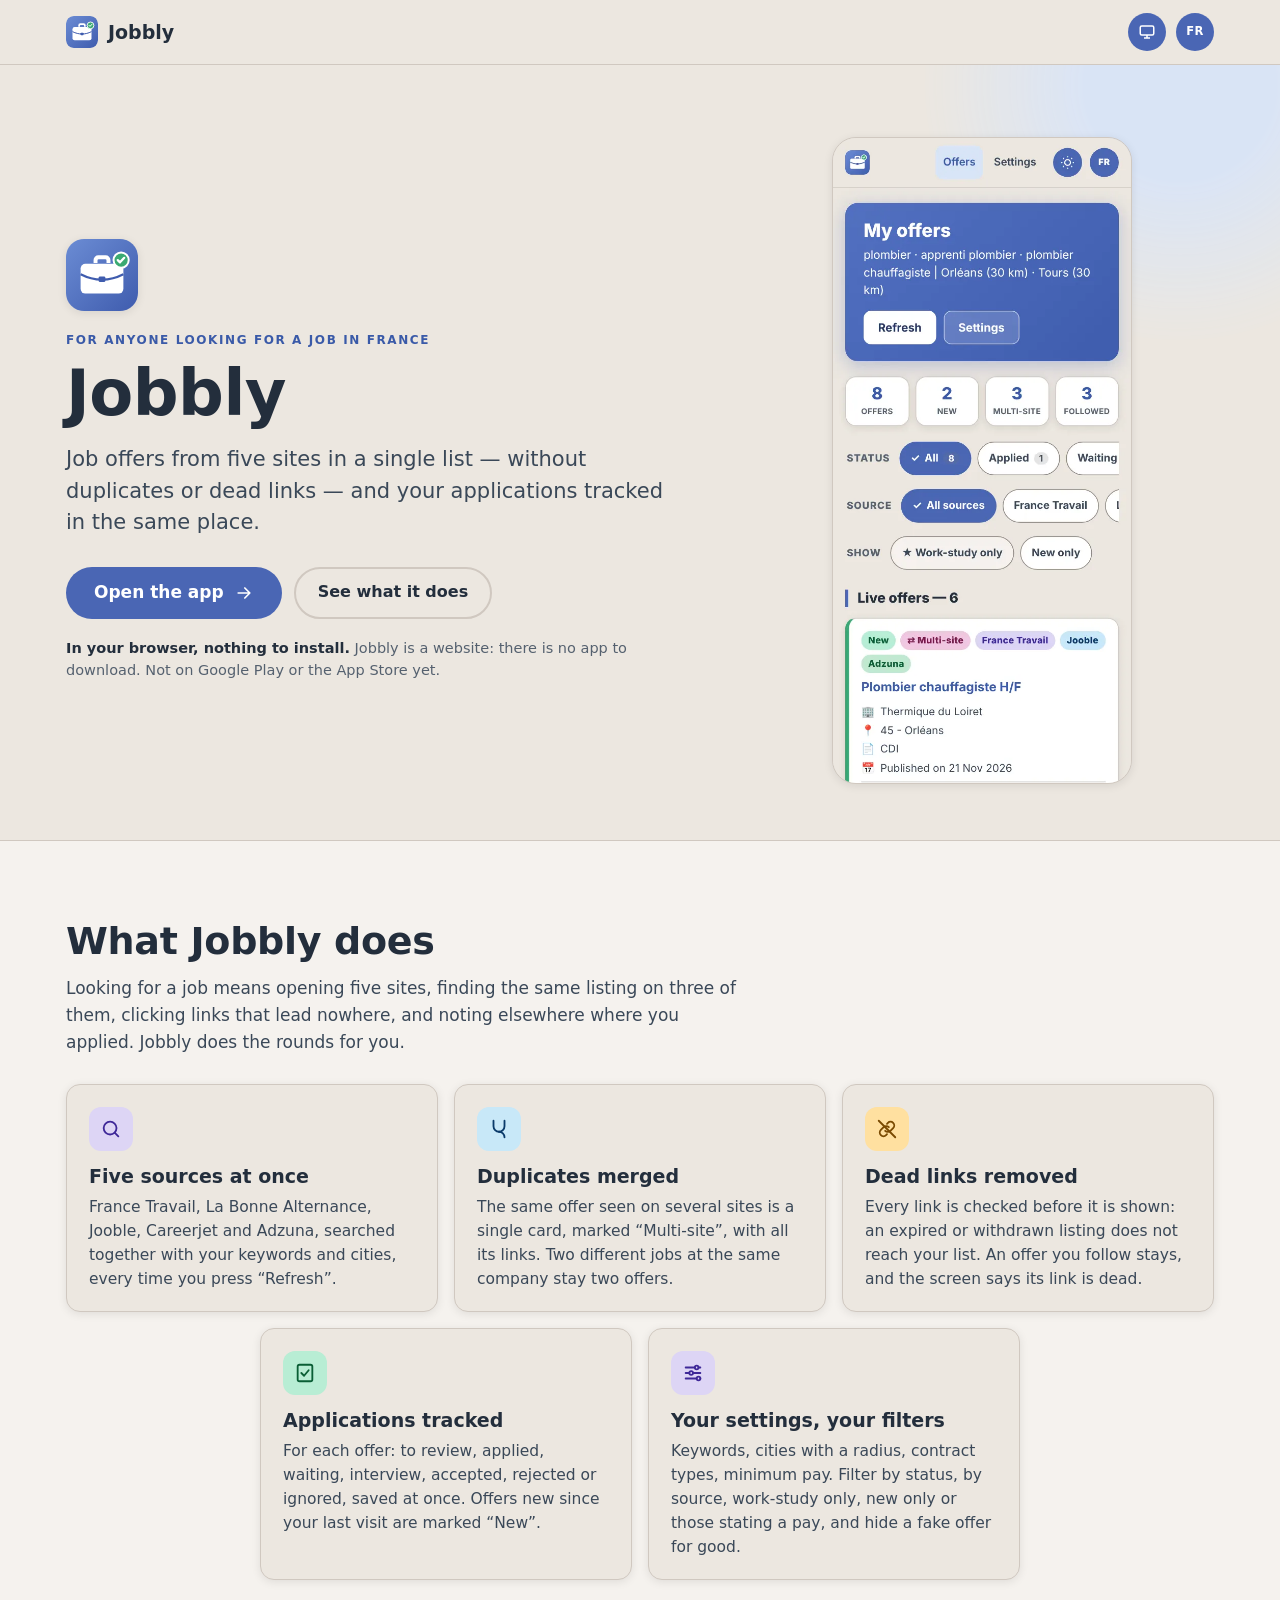
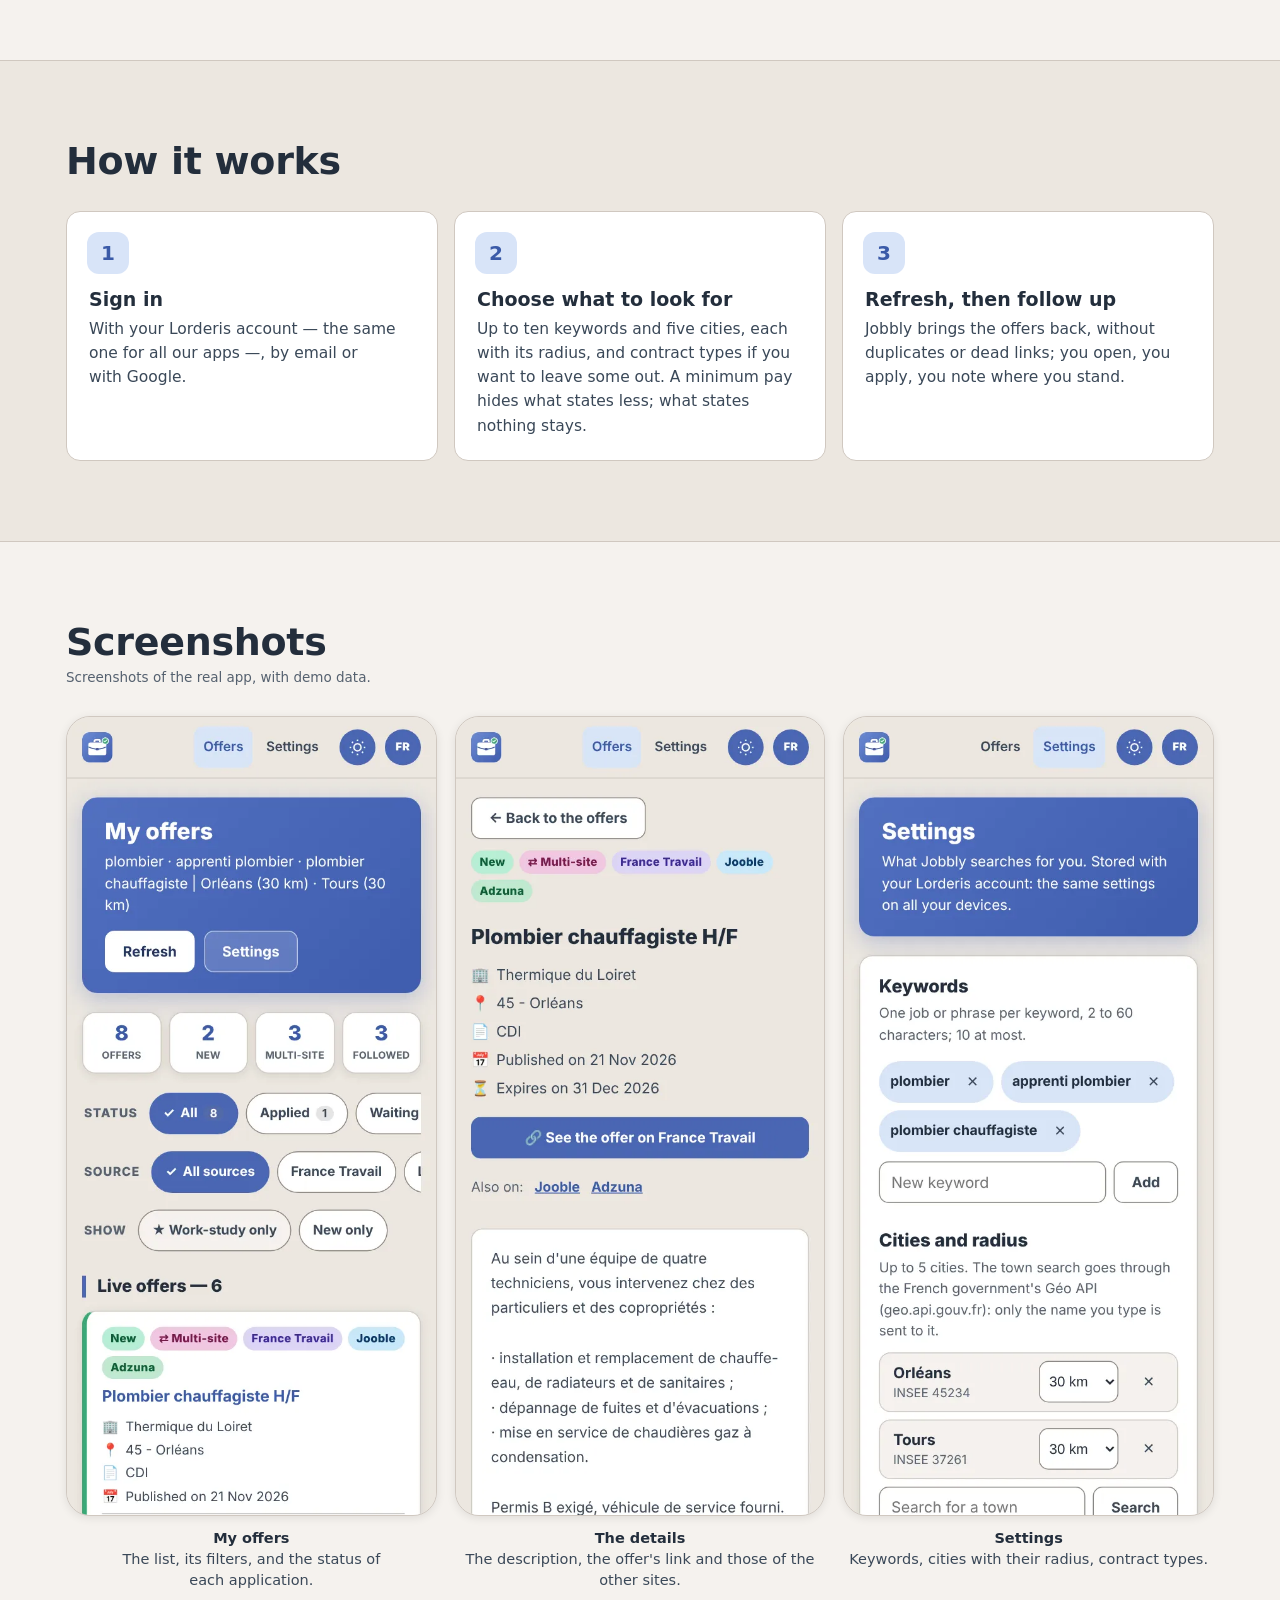
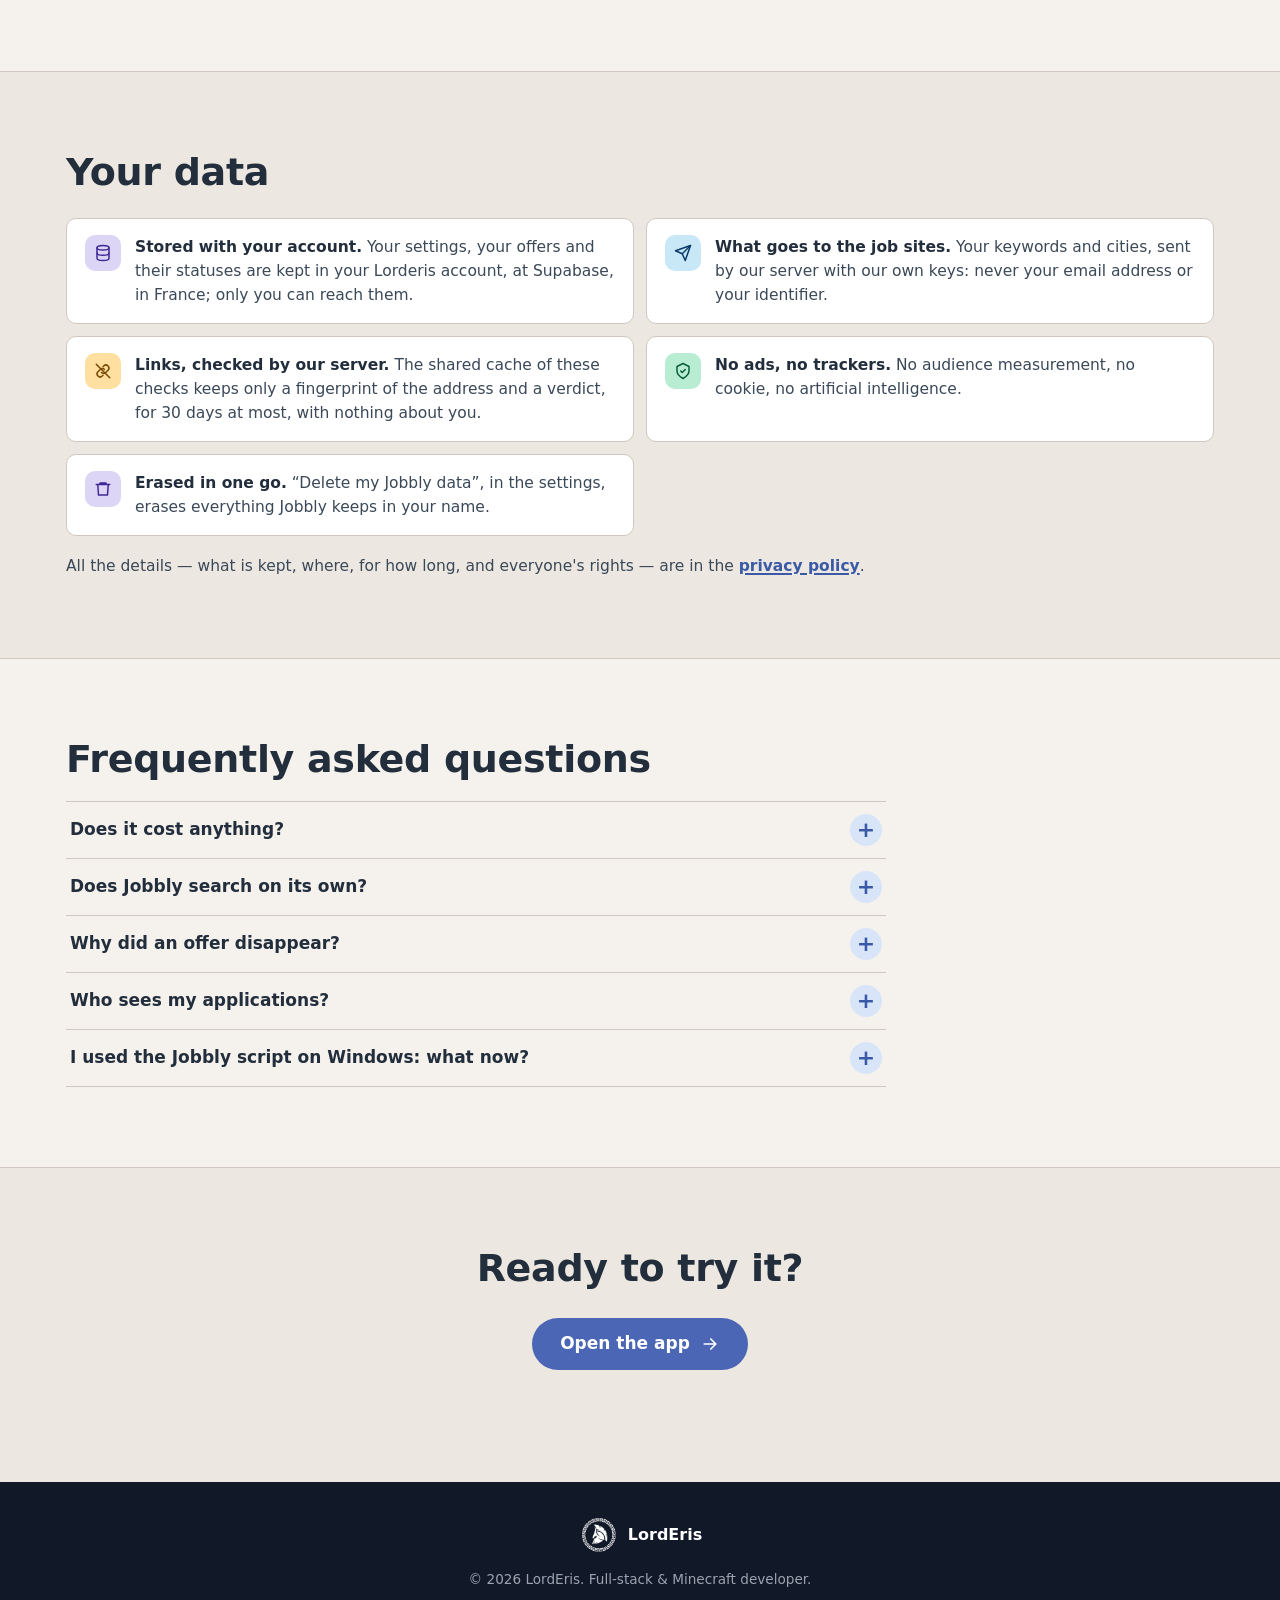
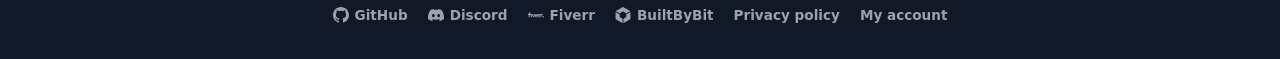
==== commit e2e17578: "Rémunération : lue aux sources, affichée, et un salaire minimum Le propriétaire veut un champ pour l" ====
--- a/index.html
+++ b/index.html
@@ -104,7 +104,7 @@
               <li class="pres-feature">
                 <span class="pres-i tone-1"><svg width="22" height="22" viewBox="0 0 24 24" fill="none" stroke="currentColor" stroke-width="2" stroke-linecap="round" stroke-linejoin="round" aria-hidden="true" focusable="false"><path d="M4 6h10M18 6h2M4 12h4M12 12h8M4 18h12M20 18h0"/><circle cx="16" cy="6" r="2"/><circle cx="10" cy="12" r="2"/><circle cx="18" cy="18" r="2"/></svg></span>
                 <h3>Tes réglages, tes filtres</h3>
-                <p>Mots-clés, villes avec un rayon, types de contrat. Filtre par statut, par source, l'alternance seule ou les nouvelles seules, et masque une fausse offre pour de bon.</p>
+                <p>Mots-clés, villes avec un rayon, types de contrat, salaire minimum. Filtre par statut, par source, l'alternance seule, les nouvelles seules ou celles qui annoncent un salaire, et masque une fausse offre pour de bon.</p>
               </li>
             </ul>
           </div>
@@ -115,7 +115,7 @@
             <h2 id="etapes-t">Comment ça marche</h2>
             <ol class="pres-steps">
               <li><h3>Connecte-toi</h3><p>Avec ton compte Lorderis — le même pour toutes nos apps —, par e-mail ou avec Google.</p></li>
-              <li><h3>Choisis quoi chercher</h3><p>Jusqu'à dix mots-clés et cinq villes, chacune avec son rayon, et les types de contrat si tu veux en écarter.</p></li>
+              <li><h3>Choisis quoi chercher</h3><p>Jusqu'à dix mots-clés et cinq villes, chacune avec son rayon, et les types de contrat si tu veux en écarter. Un salaire minimum masque ce qui annonce moins ; ce qui n'annonce rien reste.</p></li>
               <li><h3>Actualise, puis suis</h3><p>Jobbly rapporte les offres, sans doublons ni liens morts ; tu ouvres, tu postules, tu notes où tu en es.</p></li>
             </ol>
           </div>
@@ -252,7 +252,7 @@
               <li class="pres-feature">
                 <span class="pres-i tone-1"><svg width="22" height="22" viewBox="0 0 24 24" fill="none" stroke="currentColor" stroke-width="2" stroke-linecap="round" stroke-linejoin="round" aria-hidden="true" focusable="false"><path d="M4 6h10M18 6h2M4 12h4M12 12h8M4 18h12M20 18h0"/><circle cx="16" cy="6" r="2"/><circle cx="10" cy="12" r="2"/><circle cx="18" cy="18" r="2"/></svg></span>
                 <h3>Your settings, your filters</h3>
-                <p>Keywords, cities with a radius, contract types. Filter by status, by source, work-study only or new only, and hide a fake offer for good.</p>
+                <p>Keywords, cities with a radius, contract types, minimum pay. Filter by status, by source, work-study only, new only or those stating a pay, and hide a fake offer for good.</p>
               </li>
             </ul>
           </div>
@@ -263,7 +263,7 @@
             <h2 id="en-etapes-t">How it works</h2>
             <ol class="pres-steps">
               <li><h3>Sign in</h3><p>With your Lorderis account — the same one for all our apps —, by email or with Google.</p></li>
-              <li><h3>Choose what to look for</h3><p>Up to ten keywords and five cities, each with its radius, and contract types if you want to leave some out.</p></li>
+              <li><h3>Choose what to look for</h3><p>Up to ten keywords and five cities, each with its radius, and contract types if you want to leave some out. A minimum pay hides what states less; what states nothing stays.</p></li>
               <li><h3>Refresh, then follow up</h3><p>Jobbly brings the offers back, without duplicates or dead links; you open, you apply, you note where you stand.</p></li>
             </ol>
           </div>
--- a/assets/css/jobbly.css
+++ b/assets/css/jobbly.css
@@ -499,6 +499,8 @@
 .chip-del:hover { background: rgba(127, 127, 127, .18); }
 .add-row { display: flex; gap: 8px; }
 .add-row .field__input { flex: 1; min-width: 0; }
+.salary-row { align-items: center; max-width: 320px; }
+.salary-unit { color: var(--muted); white-space: nowrap; }
 .loc-item {
   display: grid; grid-template-columns: minmax(0, 1fr) auto 44px; align-items: center; gap: 10px;
   padding: 8px 8px 8px 14px; border: 1px solid var(--line); border-radius: 12px;
--- a/assets/css/presentation.css
+++ b/assets/css/presentation.css
@@ -131,7 +131,7 @@
 .pres-final .pres-actions{justify-content:center;}
 .pres-final .pres-intro{margin-left:auto;margin-right:auto;}
 
-/* ── Pied : les pages légales, puis la ligne Lorderis du kit ─ */
+/* ── Pied : les conditions et les mentions légales, s'il y en a (la politique est dans le pied de page LordEris) ─ */
 .pres-links{display:flex;flex-wrap:wrap;justify-content:center;gap:6px 18px;max-width:var(--lp-wrap,1180px);margin:0 auto;padding:24px var(--lp-gutter,24px) 4px;box-sizing:border-box;font-size:14px;}
 .pres-links a{display:inline-flex;align-items:center;min-height:44px;color:var(--lp-accent-ink,inherit);font-weight:600;text-decoration:underline;text-underline-offset:2px;}
 
